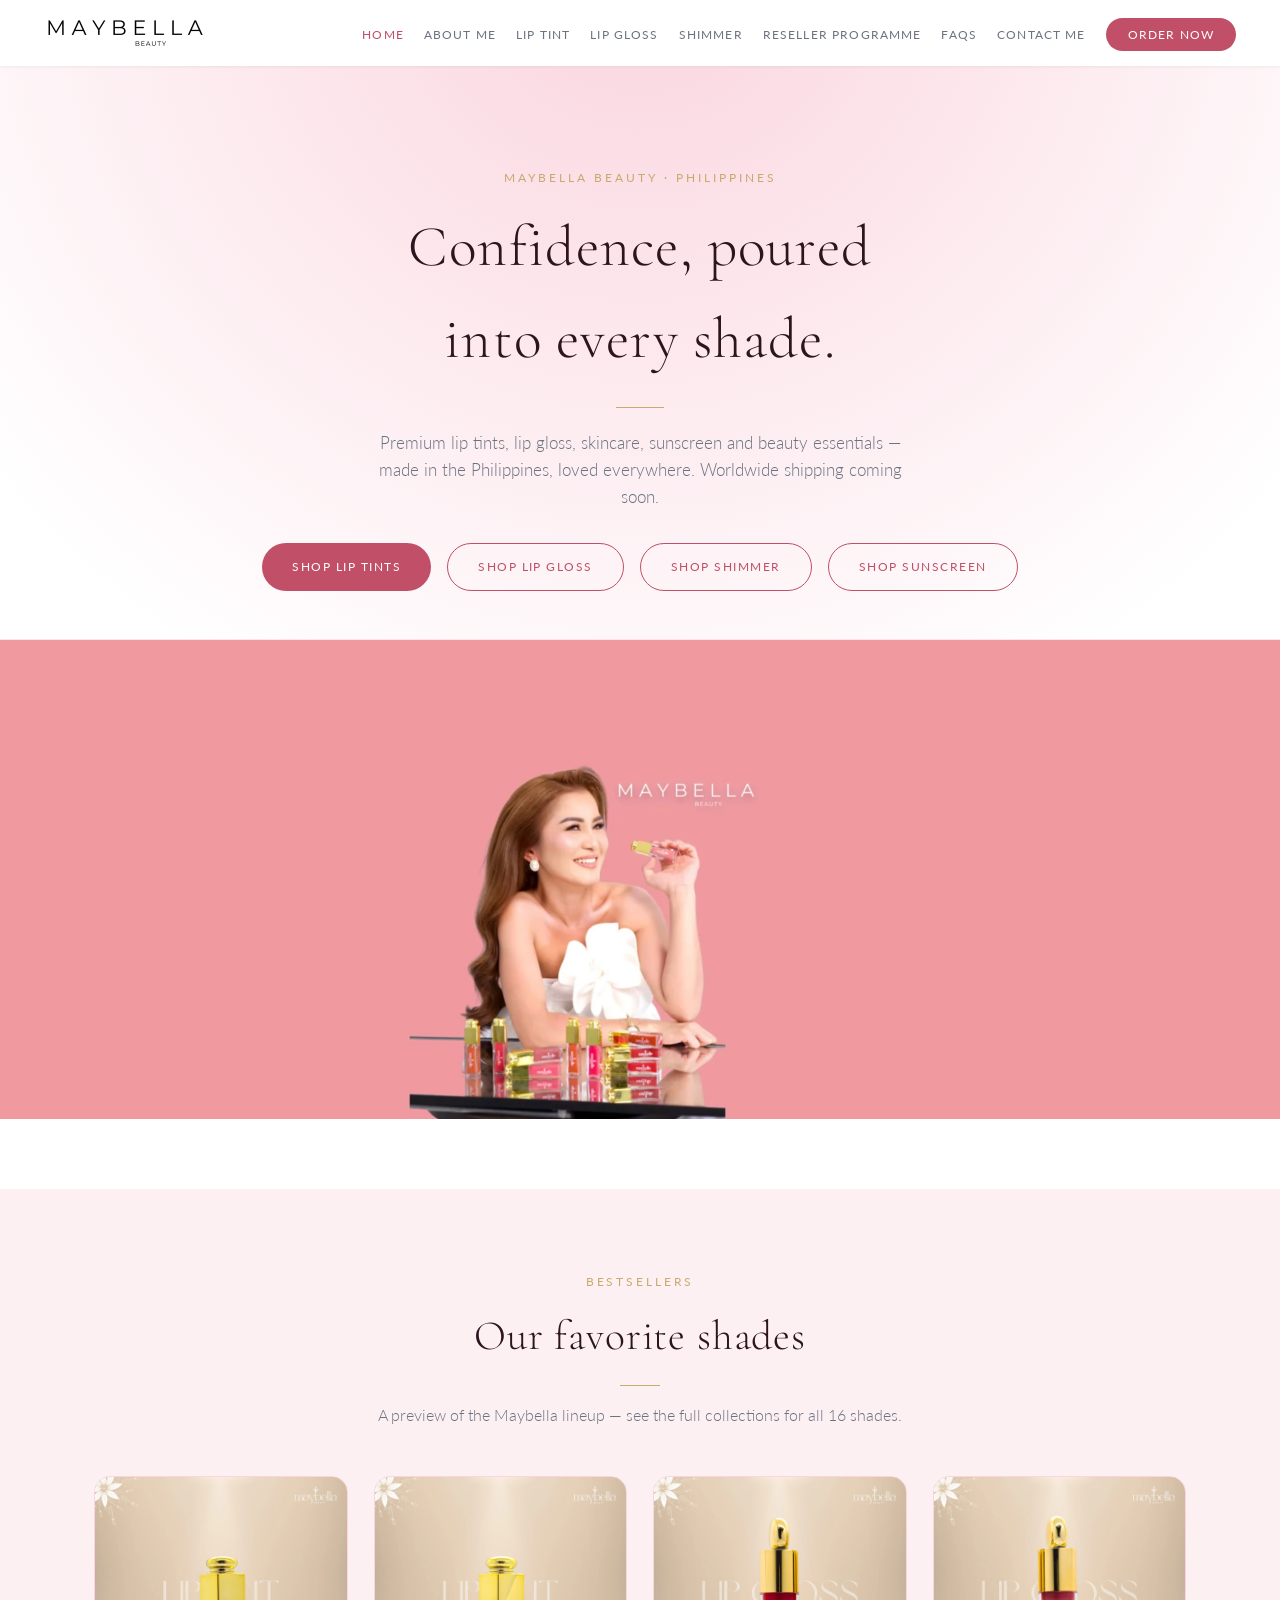
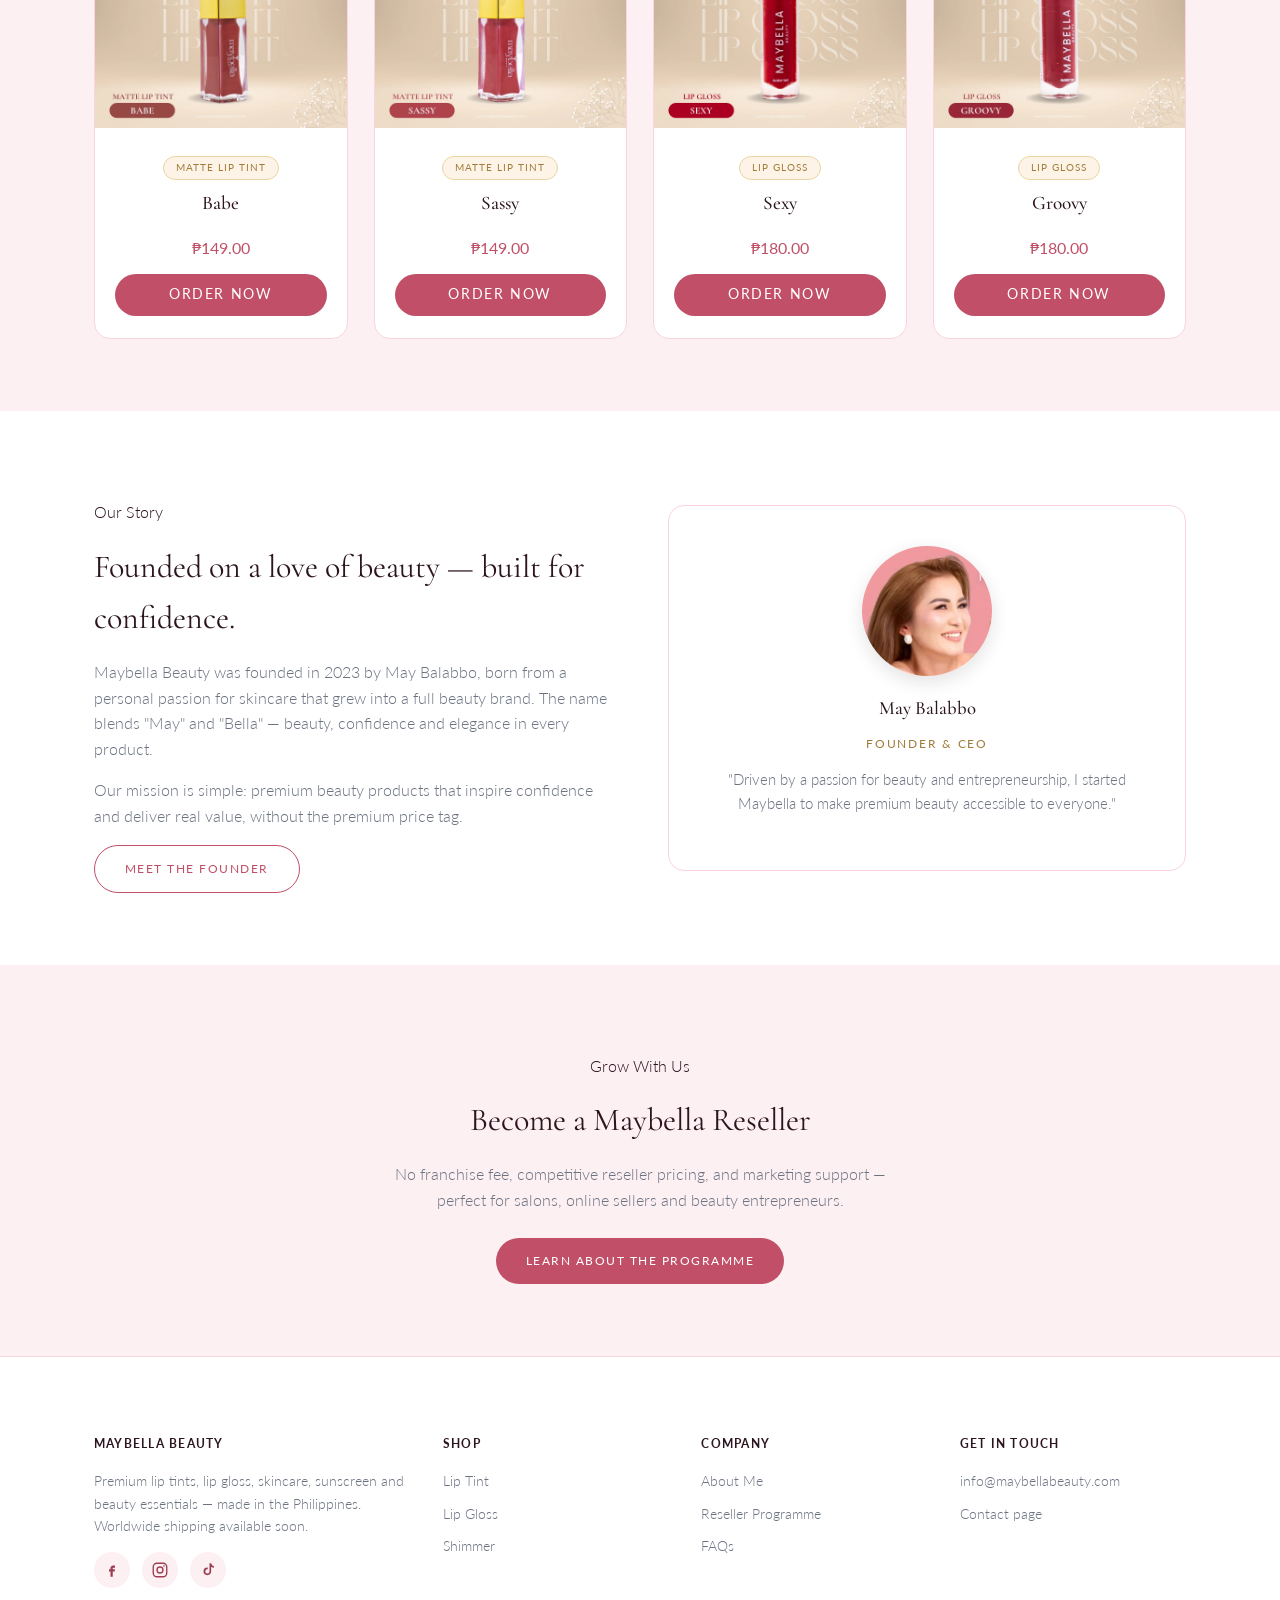
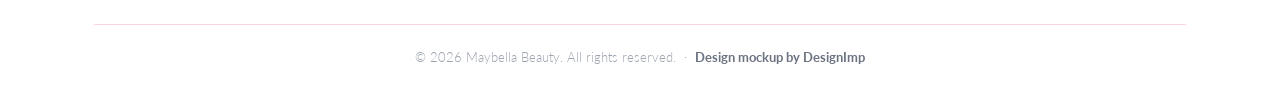
==== index.html @ d67af8ad "Add Groovy lip gloss + Shimmer/Sunscreen hero pills, re-crop founder photo - Homepage bestsellers no" ====
<!doctype html>
<html lang="en">
<head>
<meta charset="UTF-8">
<meta name="viewport" content="width=device-width, initial-scale=1, viewport-fit=cover">
<title>Maybella Beauty — Premium Lip Tints & Lip Gloss, Philippines</title>
<meta name="description" content="Shop premium matte lip tints, lip gloss and beauty essentials from Maybella Beauty, a Philippine beauty brand. Order via Messenger or GCash.">
<link rel="preconnect" href="https://fonts.googleapis.com">
<link rel="preconnect" href="https://fonts.gstatic.com" crossorigin>
<link href="https://fonts.googleapis.com/css2?family=Cormorant+Garamond:ital,wght@0,300;0,400;0,500;0,600;1,300;1,400&family=Lato:wght@300;400;700&display=swap" rel="stylesheet">
<link rel="stylesheet" href="style.css">
</head>
<body>

<header class="site-header">
  <div class="nav-inner">
    <a href="index.html" class="logo"><img src="assets/logo.webp" alt="Maybella Beauty"></a>
    <button class="menu-toggle" aria-label="Menu">☰</button>
    <nav class="main-nav">
      <ul>
        <li><a href="index.html">Home</a></li>
        <li><a href="about.html">About Me</a></li>
        <li><a href="lip-tints.html">Lip Tint</a></li>
        <li><a href="lip-gloss.html">Lip Gloss</a></li>
        <li><a href="shimmer.html">Shimmer</a></li>
        <li><a href="reseller.html">Reseller Programme</a></li>
        <li><a href="faq.html">FAQs</a></li>
        <li><a href="contact.html">Contact Me</a></li>
        <li><a href="contact.html" class="nav-cta">Order Now</a></li>
      </ul>
    </nav>
  </div>
</header>

<section class="hero">
  <div class="container">
    <p class="eyebrow">Maybella Beauty · Philippines</p>
    <h1>Confidence, poured<br>into every shade.</h1>
    <p class="lead">Premium lip tints, lip gloss, skincare, sunscreen and beauty essentials — made in the Philippines, loved everywhere. Worldwide shipping coming soon.</p>
    <div class="hero-actions">
      <a href="lip-tints.html" class="btn btn-primary">Shop Lip Tints</a>
      <a href="lip-gloss.html" class="btn btn-outline">Shop Lip Gloss</a>
      <a href="shimmer.html" class="btn btn-outline">Shop Shimmer</a>
      <a href="lip-gloss.html#sunscreen-gel" class="btn btn-outline">Shop Sunscreen</a>
    </div>
  </div>
  <div class="hero-photo">
    <img src="assets/hero-may.jpg" alt="May Balabbo, founder of Maybella Beauty, holding a Maybella lip gloss">
  </div>
</section>

<section class="alt-bg">
  <div class="container">
    <div class="section-head">
      <p class="eyebrow">Bestsellers</p>
      <h2>Our favorite shades</h2>
      <p>A preview of the Maybella lineup — see the full collections for all 16 shades.</p>
    </div>
    <div class="product-grid">
      <div class="product-card">
        <div class="product-photo"><img src="assets/lip-tint/babe.webp" alt="Maybella Matte Lip Tint — Babe"></div>
        <div class="product-info">
          <p class="cat">Matte Lip Tint</p>
          <h3>Babe</h3>
          <p class="price">₱149.00</p>
          <a href="contact.html" class="btn btn-primary">Order Now</a>
        </div>
      </div>
      <div class="product-card">
        <div class="product-photo"><img src="assets/lip-tint/sassy.webp" alt="Maybella Matte Lip Tint — Sassy"></div>
        <div class="product-info">
          <p class="cat">Matte Lip Tint</p>
          <h3>Sassy</h3>
          <p class="price">₱149.00</p>
          <a href="contact.html" class="btn btn-primary">Order Now</a>
        </div>
      </div>
      <div class="product-card">
        <div class="product-photo"><img src="assets/lip-gloss/sexy.webp" alt="Maybella Lip Gloss — Sexy"></div>
        <div class="product-info">
          <p class="cat">Lip Gloss</p>
          <h3>Sexy</h3>
          <p class="price">₱180.00</p>
          <a href="contact.html" class="btn btn-primary">Order Now</a>
        </div>
      </div>
      <div class="product-card">
        <div class="product-photo"><img src="assets/lip-gloss/groovy.webp" alt="Maybella Lip Gloss — Groovy"></div>
        <div class="product-info">
          <p class="cat">Lip Gloss</p>
          <h3>Groovy</h3>
          <p class="price">₱180.00</p>
          <a href="contact.html" class="btn btn-primary">Order Now</a>
        </div>
      </div>
    </div>
  </div>
</section>

<section>
  <div class="container about-grid">
    <div>
      <p class="eyebrow">Our Story</p>
      <h2 style="font-family:var(--serif);font-size:2rem;margin:10px 0 16px;">Founded on a love of beauty — built for confidence.</h2>
      <p style="color:var(--ink-soft)">Maybella Beauty was founded in 2023 by May Balabbo, born from a personal passion for skincare that grew into a full beauty brand. The name blends "May" and "Bella" — beauty, confidence and elegance in every product.</p>
      <p style="color:var(--ink-soft)">Our mission is simple: premium beauty products that inspire confidence and deliver real value, without the premium price tag.</p>
      <a href="about.html" class="btn btn-outline">Meet the Founder</a>
    </div>
    <div class="founder-card">
      <img class="founder-photo" src="assets/founder-may.jpg" alt="May Balabbo, founder of Maybella Beauty">
      <h3>May Balabbo</h3>
      <p class="role">Founder &amp; CEO</p>
      <p style="color:var(--ink-soft);font-size:0.92rem;">"Driven by a passion for beauty and entrepreneurship, I started Maybella to make premium beauty accessible to everyone."</p>
    </div>
  </div>
</section>

<section class="alt-bg">
  <div class="container" style="text-align:center;">
    <p class="eyebrow">Grow With Us</p>
    <h2 style="font-family:var(--serif);font-size:2rem;margin:10px 0 16px;">Become a Maybella Reseller</h2>
    <p style="color:var(--ink-soft);max-width:520px;margin:0 auto 26px;">No franchise fee, competitive reseller pricing, and marketing support — perfect for salons, online sellers and beauty entrepreneurs.</p>
    <a href="reseller.html" class="btn btn-primary">Learn About the Programme</a>
  </div>
</section>

<footer>
  <div class="container">
    <div class="footer-grid">
      <div>
        <h5>Maybella Beauty</h5>
        <p>Premium lip tints, lip gloss, skincare, sunscreen and beauty essentials — made in the Philippines. Worldwide shipping available soon.</p>
        <div class="footer-social">
          <a href="https://www.facebook.com/profile.php?id=100089975888895" aria-label="Facebook"><svg viewBox="0 0 24 24" fill="currentColor" aria-hidden="true"><path d="M13.5 9H16V6h-2.5C11.6 6 10 7.6 10 9.5V11H8v3h2v7h3v-7h2.5l.5-3H13v-1.2c0-.5.3-.8.8-.8Z"/></svg></a>
          <a href="https://www.instagram.com/maybellabeauty/" aria-label="Instagram"><svg viewBox="0 0 24 24" fill="none" stroke="currentColor" stroke-width="1.8" aria-hidden="true"><rect x="3" y="3" width="18" height="18" rx="5"/><circle cx="12" cy="12" r="4"/><circle cx="17.3" cy="6.7" r="1.1" fill="currentColor" stroke="none"/></svg></a>
          <a href="#" aria-label="TikTok"><svg viewBox="0 0 24 24" fill="currentColor" aria-hidden="true"><path d="M14 3h2.2c.3 1.9 1.8 3.4 3.6 3.6v2.3a5.8 5.8 0 0 1-3.6-1.3v6.2a5.1 5.1 0 1 1-5.1-5.1c.2 0 .4 0 .6.1v2.3a2.8 2.8 0 1 0 2.3 2.8V3Z"/></svg></a>
        </div>
      </div>
      <div>
        <h5>Shop</h5>
        <ul>
          <li><a href="lip-tints.html">Lip Tint</a></li>
          <li><a href="lip-gloss.html">Lip Gloss</a></li>
          <li><a href="shimmer.html">Shimmer</a></li>
        </ul>
      </div>
      <div>
        <h5>Company</h5>
        <ul>
          <li><a href="about.html">About Me</a></li>
          <li><a href="reseller.html">Reseller Programme</a></li>
          <li><a href="faq.html">FAQs</a></li>
        </ul>
      </div>
      <div>
        <h5>Get in Touch</h5>
        <ul>
          <li><a href="mailto:info@maybellabeauty.com">info@maybellabeauty.com</a></li>
          <li><a href="contact.html">Contact page</a></li>
        </ul>
      </div>
    </div>
    <div class="footer-bottom">
      © 2026 Maybella Beauty. All rights reserved. &nbsp;·&nbsp; <strong>Design mockup by DesignImp</strong>
    </div>
  </div>
</footer>

<script src="script.js"></script>
</body>
</html>
---- style.css ----
:root {
  --cream: #ffffff;
  --cream-dark: #fdf0f3;
  --ink: #2d1520;
  --ink-soft: #6b7280;
  --ink-faint: #9ca3af;
  --rose: #c04f67;
  --rose-dark: #9e3d52;
  --rose-light: #fad4de;
  --rose-pale: #fdf0f3;
  --gold: #c9a96e;
  --gold-soft: #fdf4e7;
  --gold-text: #a07c3a;
  --gold-line: #e8d5a3;
  --border: #fad4de;
  --border-alt: #fde8ee;
  --radius: 16px;
  --shadow: 0 6px 18px rgba(45, 21, 32, 0.12);
  --serif: 'Cormorant Garamond', Georgia, serif;
  --sans: 'Lato', 'Segoe UI', sans-serif;
}

* { box-sizing: border-box; }

html { scroll-behavior: smooth; }

body {
  margin: 0;
  font-family: var(--sans);
  font-weight: 300;
  color: var(--ink);
  background: var(--cream);
  line-height: 1.6;
}

h1, h2, h3, h4 { font-family: var(--serif); font-weight: 400; margin: 0; }

a { color: inherit; text-decoration: none; }

img { max-width: 100%; display: block; }

.container {
  max-width: 1140px;
  margin: 0 auto;
  padding: 0 24px;
}

/* ---------- Header ---------- */
header.site-header {
  position: sticky;
  top: 0;
  z-index: 50;
  background: #fff;
  box-shadow: 0 1px 3px rgba(45, 21, 32, 0.06);
}

.nav-inner {
  display: flex;
  align-items: center;
  justify-content: space-between;
  gap: 20px;
  padding: 16px 24px;
  max-width: 1240px;
  margin: 0 auto;
}

.logo {
  display: flex;
  align-items: center;
  flex-shrink: 0;
}

.logo img {
  height: 34px;
  width: auto;
}

nav.main-nav ul {
  list-style: none;
  display: flex;
  gap: 20px;
  margin: 0;
  padding: 0;
}

nav.main-nav a {
  font-size: 0.72rem;
  font-weight: 400;
  text-transform: uppercase;
  letter-spacing: 0.1em;
  color: var(--ink-soft);
  transition: color 0.2s;
  position: relative;
  white-space: nowrap;
}

nav.main-nav a:hover, nav.main-nav a.active { color: var(--rose); }

.nav-cta {
  background: var(--rose);
  color: #fff !important;
  padding: 10px 22px;
  border-radius: 999px;
  font-weight: 400 !important;
  font-size: 0.72rem !important;
  transition: opacity 0.2s;
}

.nav-cta:hover { opacity: 0.9; }

.menu-toggle {
  display: none;
  background: none;
  border: none;
  font-size: 1.6rem;
  color: var(--rose-dark);
  cursor: pointer;
}

@media (max-width: 1080px) {
  nav.main-nav {
    display: none;
    position: absolute;
    top: 100%;
    left: 0;
    right: 0;
    background: #fff;
    border-top: 1px solid var(--border);
    box-shadow: 0 6px 18px rgba(45, 21, 32, 0.08);
  }
  nav.main-nav.open { display: block; }
  nav.main-nav ul {
    flex-direction: column;
    padding: 20px 24px 28px;
    gap: 18px;
  }
  .menu-toggle { display: block; }
}

/* ---------- Hero ---------- */
.hero {
  padding: 90px 0 70px;
  text-align: center;
  background: radial-gradient(circle at 50% -10%, var(--rose-light) 0%, var(--cream) 60%);
}

.hero .eyebrow {
  text-transform: uppercase;
  letter-spacing: 0.25em;
  font-size: 0.75rem;
  color: var(--gold);
  font-weight: 400;
}

.hero h1 {
  font-family: var(--serif);
  font-weight: 300;
  font-size: clamp(2.2rem, 5vw, 3.6rem);
  letter-spacing: 0.02em;
  margin: 14px 0 0;
  color: var(--ink);
}

.hero h1::after {
  content: "";
  display: block;
  width: 48px;
  height: 1px;
  background: var(--gold);
  margin: 22px auto 22px;
}

.hero p.lead {
  max-width: 560px;
  margin: 0 auto 32px;
  color: var(--ink-soft);
  font-size: 1.05rem;
  font-weight: 300;
}

.btn {
  display: inline-flex;
  align-items: center;
  justify-content: center;
  gap: 8px;
  padding: 13px 30px;
  border-radius: 999px;
  font-family: var(--sans);
  font-weight: 400;
  font-size: 0.78rem;
  text-transform: uppercase;
  letter-spacing: 0.12em;
  cursor: pointer;
  border: none;
  transition: opacity 0.2s, background 0.2s;
}

.btn-primary { background: var(--rose); color: #fff; }
.btn-primary:hover { opacity: 0.9; }

.btn-outline {
  background: transparent;
  border: 1.5px solid var(--rose);
  color: var(--rose);
}
.btn-outline:hover { background: var(--rose-pale); }

.hero-actions { display: flex; gap: 16px; justify-content: center; flex-wrap: wrap; }

.hero-photo {
  margin-top: 48px;
  line-height: 0;
}

.hero-photo img { width: 100%; }

/* ---------- Shade strip ---------- */
.shade-strip {
  display: flex;
  justify-content: center;
  gap: 14px;
  flex-wrap: wrap;
  margin-top: 48px;
}

.shade-dot {
  width: 46px;
  height: 46px;
  border-radius: 50%;
  border: 3px solid #fff;
  box-shadow: var(--shadow);
}

/* ---------- Sections ---------- */
section { padding: 72px 0; }

.section-head { text-align: center; max-width: 620px; margin: 0 auto 48px; }

.section-head .eyebrow {
  text-transform: uppercase;
  letter-spacing: 0.25em;
  font-size: 0.72rem;
  color: var(--gold);
  font-weight: 400;
}

.section-head h2 {
  font-family: var(--serif);
  font-weight: 300;
  font-size: clamp(1.8rem, 3.5vw, 2.6rem);
  letter-spacing: 0.02em;
  margin: 10px 0 0;
}

.section-head h2::after {
  content: "";
  display: block;
  width: 40px;
  height: 1px;
  background: var(--gold);
  margin: 16px auto;
}

.section-head p { color: var(--ink-soft); font-weight: 300; }

.alt-bg { background: var(--cream-dark); }

/* ---------- Product grid ---------- */
.product-grid {
  display: grid;
  grid-template-columns: repeat(auto-fill, minmax(230px, 1fr));
  gap: 26px;
}

.product-card {
  background: #fff;
  border-radius: var(--radius);
  border: 1px solid var(--border);
  box-shadow: none;
  overflow: hidden;
  transition: transform 0.25s ease, box-shadow 0.25s ease;
}

.product-card:hover { transform: translateY(-4px); box-shadow: 0 10px 24px rgba(45, 21, 32, 0.08); }

.product-swatch {
  height: 170px;
  position: relative;
  display: flex;
  align-items: flex-end;
  justify-content: center;
  overflow: hidden;
}

.product-swatch::after {
  content: "";
  position: absolute;
  inset: 0;
  background: linear-gradient(180deg, rgba(255,255,255,0.15), rgba(0,0,0,0.12));
}

.product-photo {
  aspect-ratio: 1;
  overflow: hidden;
  background: var(--cream-dark);
}

.product-photo img {
  width: 100%;
  height: 100%;
  object-fit: cover;
}

.tube {
  width: 44px;
  height: 100px;
  border-radius: 10px 10px 4px 4px;
  background: rgba(255,255,255,0.35);
  margin-bottom: -10px;
  border: 2px solid rgba(255,255,255,0.6);
  z-index: 2;
}

.product-info { padding: 18px 20px 22px; text-align: center; }

.product-info .cat {
  display: inline-block;
  font-size: 0.62rem;
  letter-spacing: 0.1em;
  text-transform: uppercase;
  color: var(--gold-text);
  font-weight: 400;
  background: var(--gold-soft);
  border: 1px solid var(--gold-line);
  border-radius: 999px;
  padding: 3px 12px;
  margin-bottom: 2px;
}

.product-info h3 {
  font-family: var(--serif);
  font-weight: 500;
  font-size: 1.2rem;
  margin: 6px 0 4px;
}

.product-info .price {
  color: var(--rose);
  font-weight: 400;
  margin-bottom: 14px;
}

.product-info .btn { width: 100%; padding: 10px 0; font-size: 0.85rem; }

.mockup-note {
  text-align: center;
  font-size: 0.8rem;
  color: var(--ink-soft);
  margin-top: 40px;
  opacity: 0.75;
}

/* ---------- About ---------- */
.about-grid {
  display: grid;
  grid-template-columns: 1fr 1fr;
  gap: 56px;
  align-items: center;
}

.founder-card {
  background: #fff;
  border-radius: var(--radius);
  border: 1px solid var(--border);
  padding: 40px;
  text-align: center;
}

.founder-photo {
  width: 130px;
  height: 130px;
  border-radius: 50%;
  margin: 0 auto 18px;
  object-fit: cover;
  box-shadow: var(--shadow);
}

.founder-card h3 { font-family: var(--serif); font-weight: 500; margin: 6px 0 2px; }
.founder-card .role {
  color: var(--gold-text);
  font-size: 0.72rem;
  text-transform: uppercase;
  letter-spacing: 0.15em;
  font-weight: 400;
  margin-bottom: 14px;
}

.mv-cards { display: grid; grid-template-columns: 1fr 1fr; gap: 20px; margin-top: 40px; }
.mv-card { background: #fff; border-radius: var(--radius); border: 1px solid var(--border); padding: 28px; }
.mv-card h4 { font-family: var(--serif); font-weight: 500; color: var(--rose); margin-top: 0; }

@media (max-width: 780px) {
  .about-grid, .mv-cards { grid-template-columns: 1fr; }
}

/* ---------- Reseller ---------- */
.perk-grid {
  display: grid;
  grid-template-columns: repeat(auto-fit, minmax(220px, 1fr));
  gap: 24px;
  margin-bottom: 56px;
}

.perk-card {
  background: #fff;
  border-radius: var(--radius);
  border: 1px solid var(--border);
  padding: 30px 26px;
  text-align: center;
}

.perk-card .icon { font-size: 1.8rem; margin-bottom: 12px; }
.perk-card h4 { font-family: var(--serif); font-weight: 500; margin: 6px 0; }
.perk-card p { color: var(--ink-soft); font-size: 0.92rem; margin: 0; font-weight: 300; }

.steps { counter-reset: step; display: grid; gap: 22px; max-width: 640px; margin: 0 auto; }

.step {
  display: flex;
  gap: 18px;
  align-items: flex-start;
  background: #fff;
  border-radius: var(--radius);
  border: 1px solid var(--border);
  padding: 22px 26px;
}

.step .num {
  flex: 0 0 auto;
  width: 34px;
  height: 34px;
  border-radius: 50%;
  background: var(--rose);
  color: #fff;
  display: flex;
  align-items: center;
  justify-content: center;
  font-weight: 700;
}

.step h4 { margin: 0 0 4px; font-family: var(--serif); font-weight: 500; }
.step p { margin: 0; color: var(--ink-soft); font-size: 0.92rem; font-weight: 300; }

/* ---------- FAQ ---------- */
.faq-list { max-width: 720px; margin: 0 auto; }

.faq-item {
  background: #fff;
  border-radius: 14px;
  border: 1px solid var(--border);
  margin-bottom: 14px;
  overflow: hidden;
}

.faq-q {
  width: 100%;
  text-align: left;
  background: none;
  border: none;
  padding: 20px 24px;
  font-family: var(--sans);
  font-weight: 500;
  font-size: 0.98rem;
  cursor: pointer;
  display: flex;
  justify-content: space-between;
  align-items: center;
  color: var(--ink);
}

.faq-q .plus { color: var(--rose); font-size: 1.3rem; transition: transform 0.2s; }
.faq-item.open .faq-q .plus { transform: rotate(45deg); }

.faq-a {
  max-height: 0;
  overflow: hidden;
  transition: max-height 0.3s ease, padding 0.3s ease;
  padding: 0 24px;
  color: var(--ink-soft);
  font-size: 0.92rem;
  font-weight: 300;
}

.faq-item.open .faq-a { max-height: 300px; padding: 0 24px 20px; }

/* ---------- Contact ---------- */
.contact-grid {
  display: grid;
  grid-template-columns: 1.1fr 0.9fr;
  gap: 40px;
}

.contact-card, .qr-card {
  background: #fff;
  border-radius: var(--radius);
  border: 1px solid var(--border);
  padding: 34px;
}

.contact-method {
  display: flex;
  align-items: center;
  gap: 14px;
  padding: 14px 0;
  border-bottom: 1px solid var(--cream-dark);
}

.contact-method:last-child { border-bottom: none; }

.contact-method .ic {
  width: 40px; height: 40px;
  border-radius: 50%;
  background: var(--rose-light);
  display: flex; align-items: center; justify-content: center;
  font-size: 1.1rem;
  color: var(--rose-dark);
  flex-shrink: 0;
}

.contact-method .ic svg { width: 20px; height: 20px; }

.qr-box {
  width: 160px;
  height: 160px;
  margin: 0 auto 16px;
  border-radius: 16px;
  background:
    repeating-linear-gradient(45deg, #f0dde2 0 8px, #fff 8px 16px);
  border: 3px dashed var(--rose);
  display: flex;
  align-items: center;
  justify-content: center;
  font-size: 0.75rem;
  color: var(--rose-dark);
  text-align: center;
  padding: 10px;
  font-weight: 600;
}

@media (max-width: 780px) { .contact-grid { grid-template-columns: 1fr; } }

.contact-form {
  max-width: 600px;
  margin: 0 auto;
  background: #fff;
  border: 1px solid var(--border);
  border-radius: var(--radius);
  padding: 36px;
}

.contact-form label {
  display: block;
  font-size: 0.72rem;
  text-transform: uppercase;
  letter-spacing: 0.1em;
  color: var(--ink-soft);
  margin-bottom: 6px;
}

.contact-form .form-row {
  display: grid;
  grid-template-columns: 1fr 1fr;
  gap: 18px;
}

.contact-form input,
.contact-form textarea {
  width: 100%;
  border: 1px solid var(--border);
  border-radius: 10px;
  padding: 11px 14px;
  font-family: var(--sans);
  font-size: 0.92rem;
  font-weight: 300;
  color: var(--ink);
  margin-bottom: 20px;
  background: #fff;
}

.contact-form input:focus,
.contact-form textarea:focus {
  outline: none;
  border-color: var(--rose);
}

.contact-form textarea { resize: vertical; }

.contact-form .btn { width: 100%; }

@media (max-width: 600px) {
  .contact-form .form-row { grid-template-columns: 1fr; }
}

/* ---------- Footer ---------- */
footer {
  background: #fff;
  color: var(--ink-soft);
  border-top: 1px solid var(--border);
  padding: 56px 0 28px;
}

.footer-grid {
  display: grid;
  grid-template-columns: 1.4fr 1fr 1fr 1fr;
  gap: 32px;
  margin-bottom: 36px;
}

footer h5 {
  font-family: var(--sans);
  font-weight: 700;
  text-transform: uppercase;
  letter-spacing: 0.1em;
  color: var(--ink);
  margin-bottom: 16px;
  font-size: 0.78rem;
}

footer p, footer li { color: var(--ink-soft); font-size: 0.88rem; font-weight: 300; }

footer ul { list-style: none; padding: 0; margin: 0; display: grid; gap: 10px; }
footer a:hover { color: var(--rose); }

.footer-social { display: flex; gap: 12px; margin-top: 14px; }
.footer-social a {
  width: 36px; height: 36px;
  border-radius: 50%;
  background: var(--rose-pale);
  display: flex; align-items: center; justify-content: center;
  color: var(--rose-dark);
}
.footer-social a:hover { background: var(--rose); color: #fff; }
.footer-social a svg { width: 18px; height: 18px; }

.footer-bottom {
  border-top: 1px solid var(--border);
  padding-top: 22px;
  text-align: center;
  font-size: 0.8rem;
  color: var(--ink-faint);
}

.footer-bottom strong { color: var(--ink-soft); }

@media (max-width: 860px) {
  .footer-grid { grid-template-columns: 1fr 1fr; }
}

/* ---------- Page header (non-home) ---------- */
.page-hero {
  padding: 60px 0 44px;
  text-align: center;
  background: var(--cream-dark);
}
.page-hero .eyebrow {
  text-transform: uppercase; letter-spacing: 0.25em; font-size: 0.72rem;
  color: var(--gold); font-weight: 400;
}
.page-hero h1 {
  font-family: var(--serif);
  font-weight: 300;
  letter-spacing: 0.02em;
  font-size: clamp(2rem, 4vw, 2.8rem);
  margin: 10px 0 0;
}
.page-hero h1::after {
  content: "";
  display: block;
  width: 48px;
  height: 1px;
  background: var(--gold);
  margin: 20px auto 0;
}

.banner-note {
  background: var(--rose-pale);
  color: var(--rose-dark);
  text-align: center;
  font-size: 0.78rem;
  font-weight: 400;
  text-transform: uppercase;
  letter-spacing: 0.08em;
  padding: 10px 16px;
}
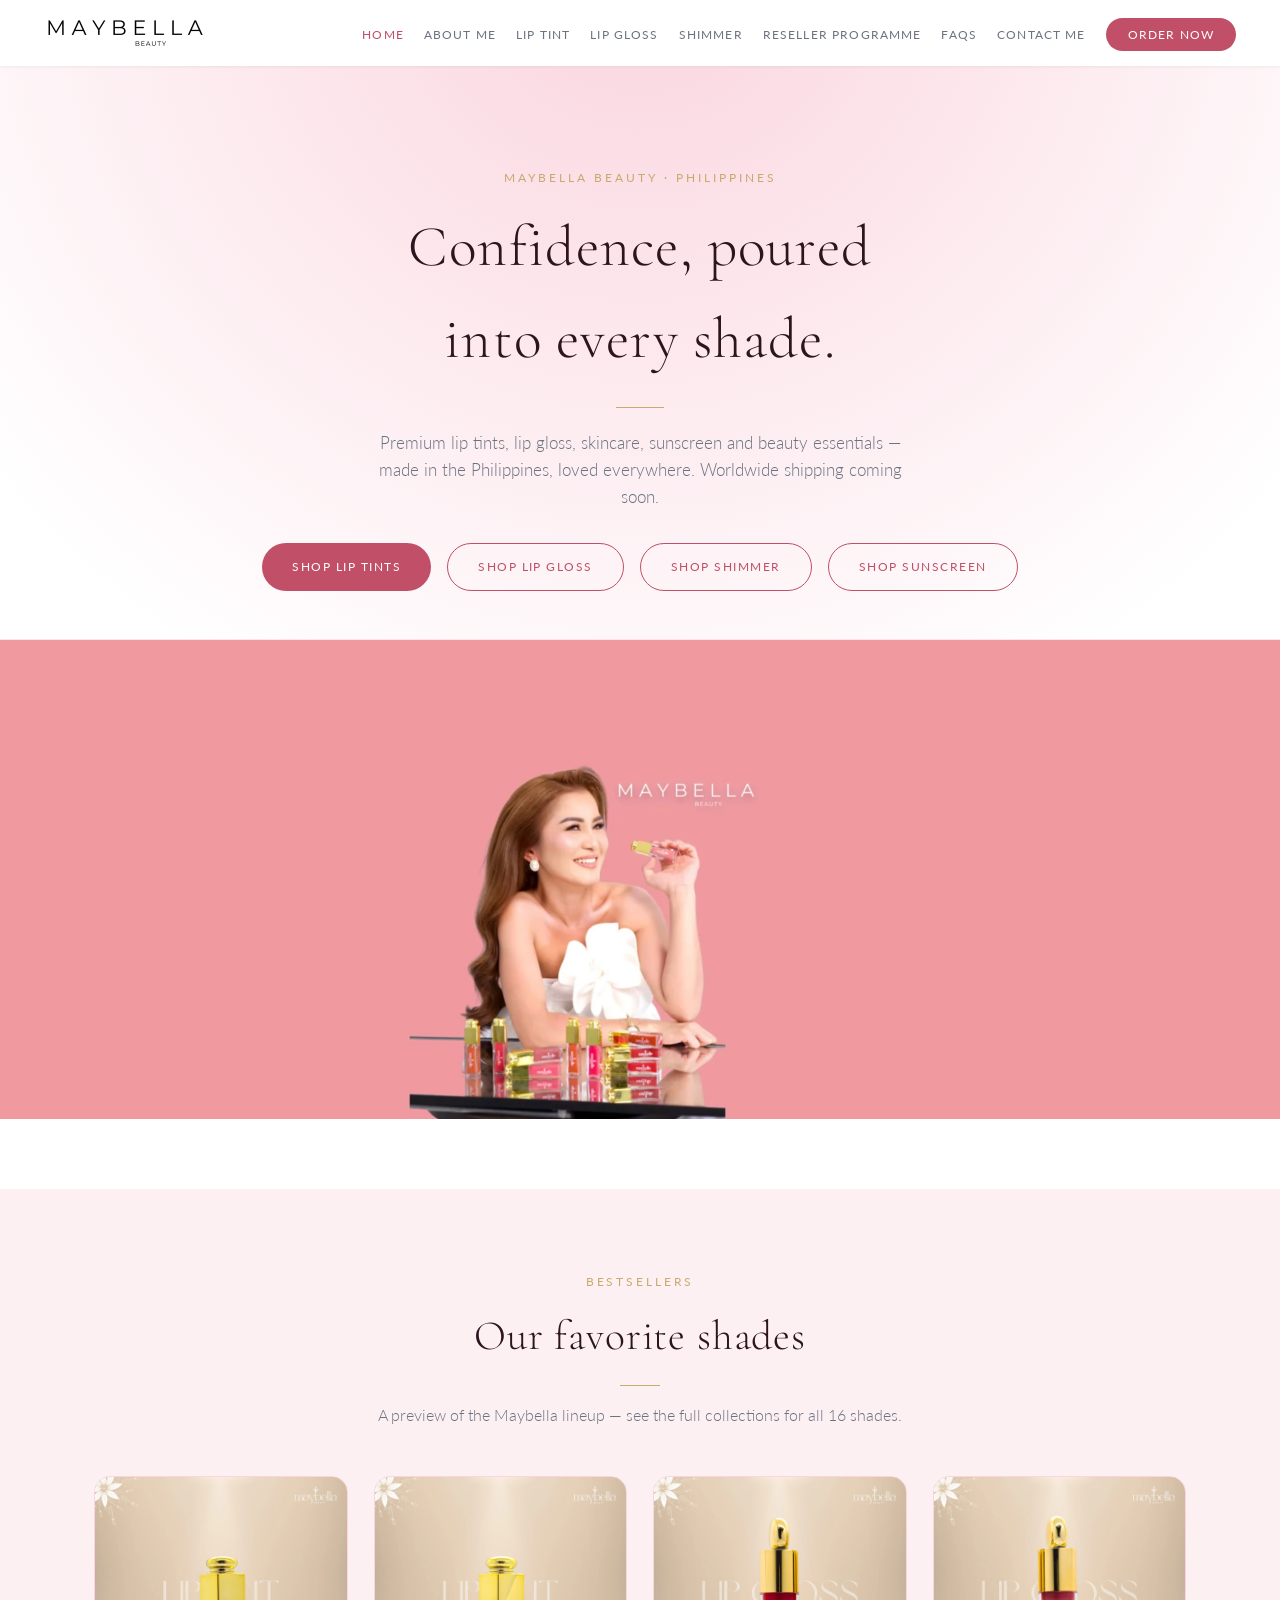
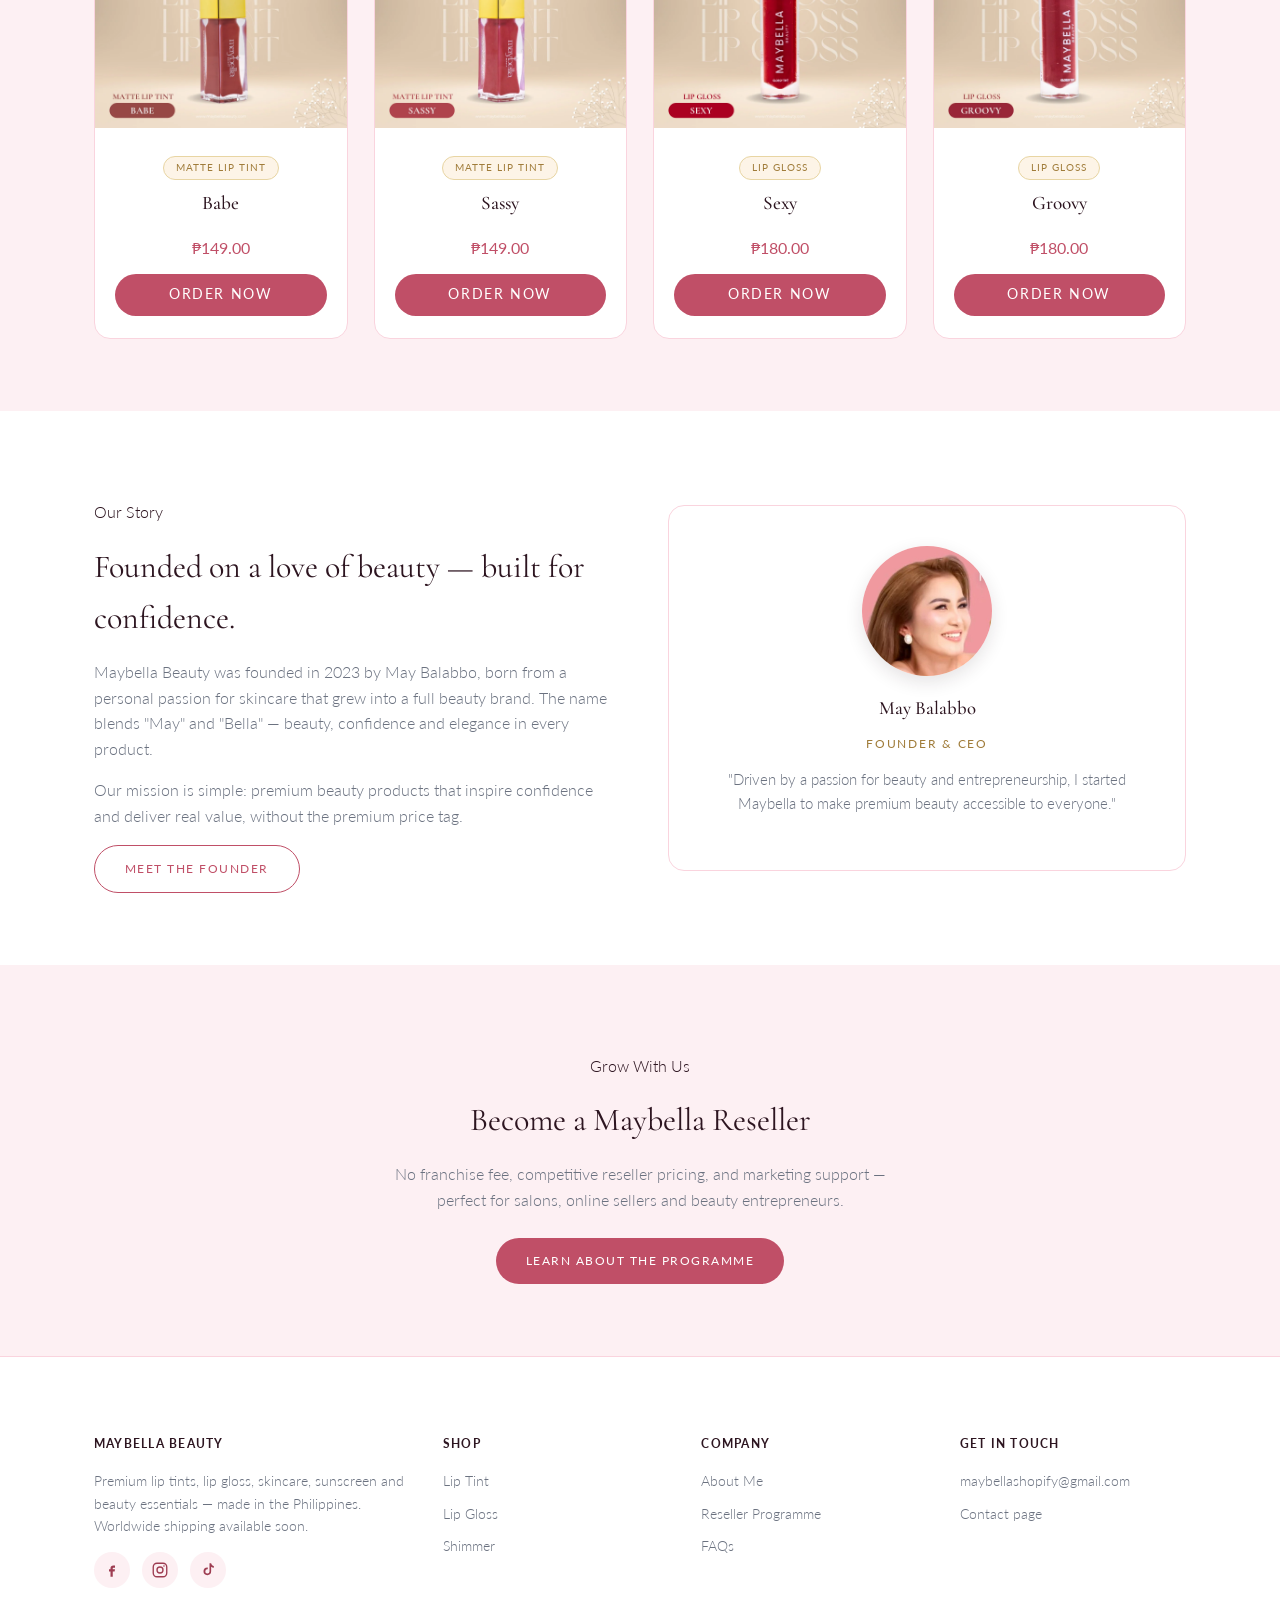
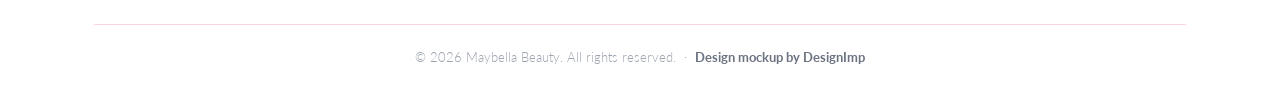
==== commit 19c01d47: "Change public business email to maybellashopify@gmail.com Replaces info@maybellabeauty.com sitewide " ====
--- a/index.html
+++ b/index.html
@@ -133,7 +133,7 @@
         <div class="footer-social">
           <a href="https://www.facebook.com/profile.php?id=100089975888895" aria-label="Facebook"><svg viewBox="0 0 24 24" fill="currentColor" aria-hidden="true"><path d="M13.5 9H16V6h-2.5C11.6 6 10 7.6 10 9.5V11H8v3h2v7h3v-7h2.5l.5-3H13v-1.2c0-.5.3-.8.8-.8Z"/></svg></a>
           <a href="https://www.instagram.com/maybellabeauty/" aria-label="Instagram"><svg viewBox="0 0 24 24" fill="none" stroke="currentColor" stroke-width="1.8" aria-hidden="true"><rect x="3" y="3" width="18" height="18" rx="5"/><circle cx="12" cy="12" r="4"/><circle cx="17.3" cy="6.7" r="1.1" fill="currentColor" stroke="none"/></svg></a>
-          <a href="#" aria-label="TikTok"><svg viewBox="0 0 24 24" fill="currentColor" aria-hidden="true"><path d="M14 3h2.2c.3 1.9 1.8 3.4 3.6 3.6v2.3a5.8 5.8 0 0 1-3.6-1.3v6.2a5.1 5.1 0 1 1-5.1-5.1c.2 0 .4 0 .6.1v2.3a2.8 2.8 0 1 0 2.3 2.8V3Z"/></svg></a>
+          <a href="https://www.tiktok.com/@maybellasignature" target="_blank" rel="noopener" aria-label="TikTok"><svg viewBox="0 0 24 24" fill="currentColor" aria-hidden="true"><path d="M14 3h2.2c.3 1.9 1.8 3.4 3.6 3.6v2.3a5.8 5.8 0 0 1-3.6-1.3v6.2a5.1 5.1 0 1 1-5.1-5.1c.2 0 .4 0 .6.1v2.3a2.8 2.8 0 1 0 2.3 2.8V3Z"/></svg></a>
         </div>
       </div>
       <div>
@@ -155,7 +155,7 @@
       <div>
         <h5>Get in Touch</h5>
         <ul>
-          <li><a href="mailto:info@maybellabeauty.com">info@maybellabeauty.com</a></li>
+          <li><a href="mailto:maybellashopify@gmail.com">maybellashopify@gmail.com</a></li>
           <li><a href="contact.html">Contact page</a></li>
         </ul>
       </div>
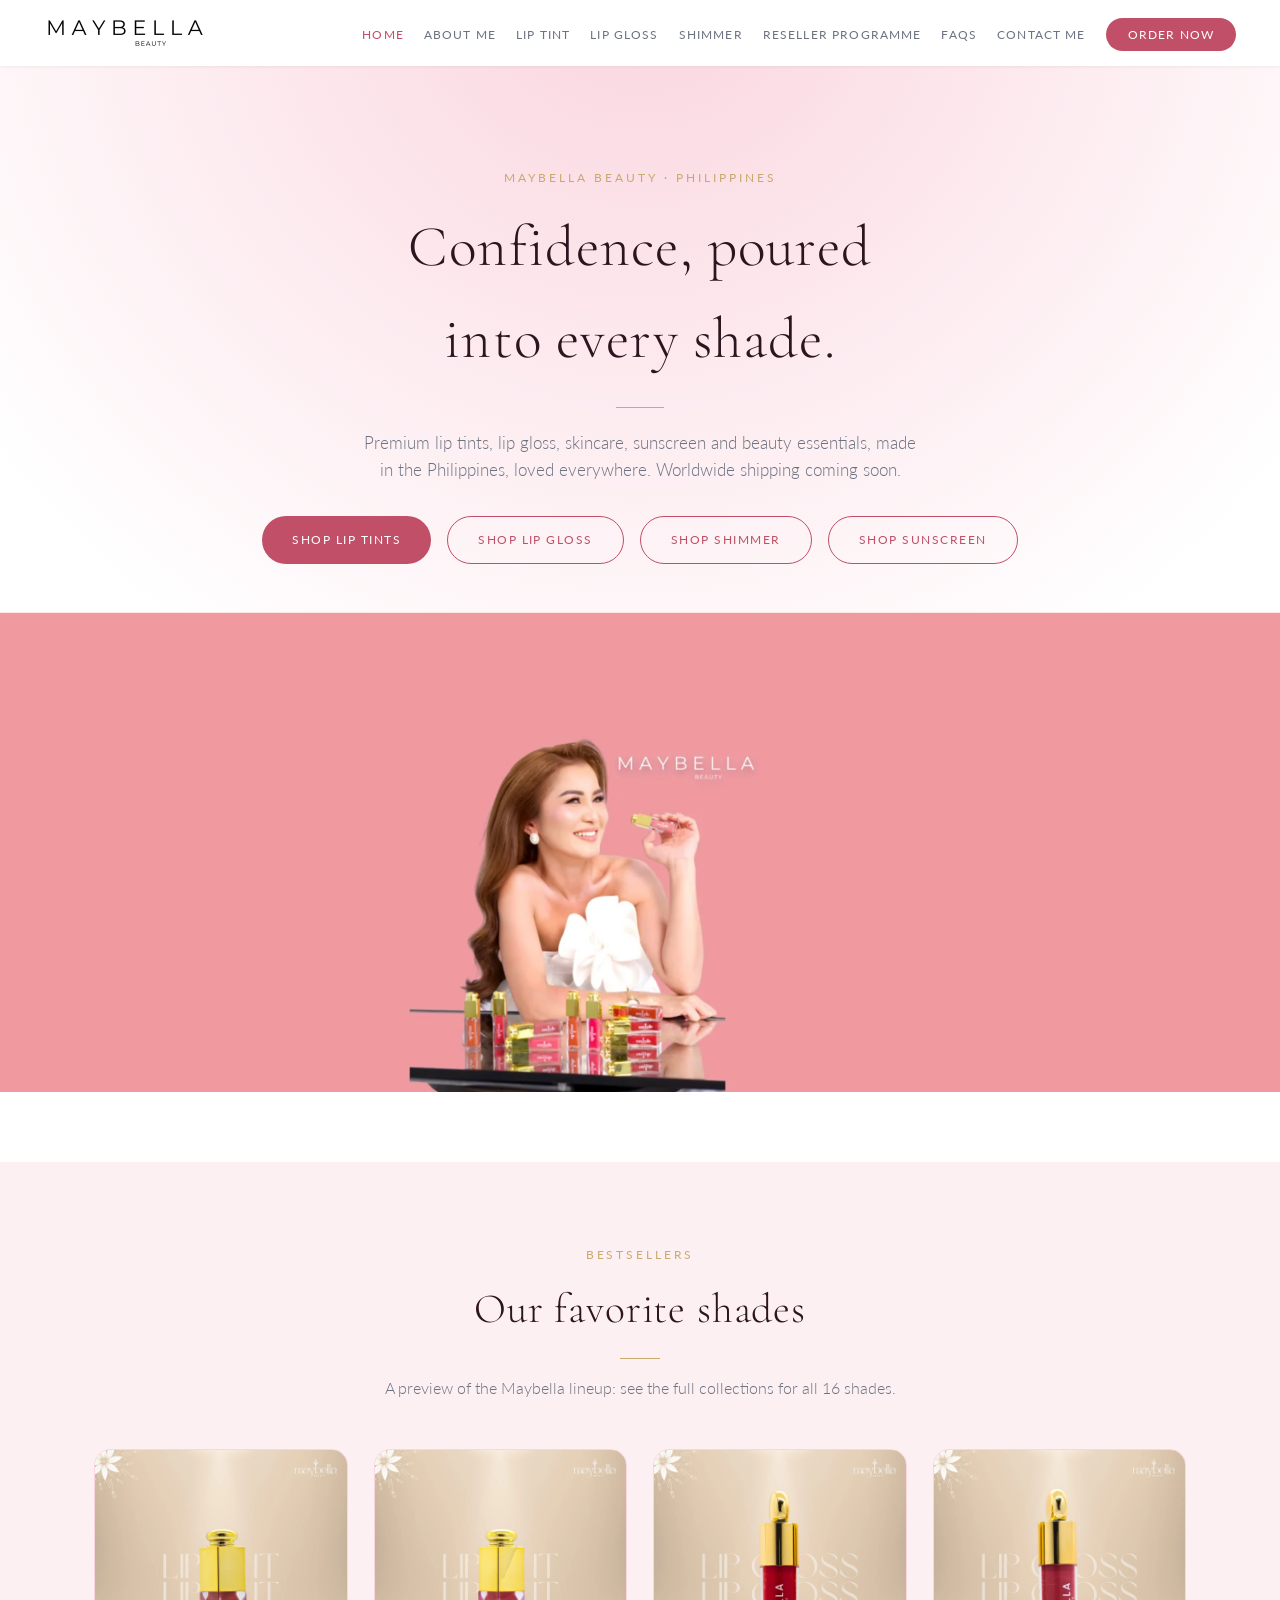
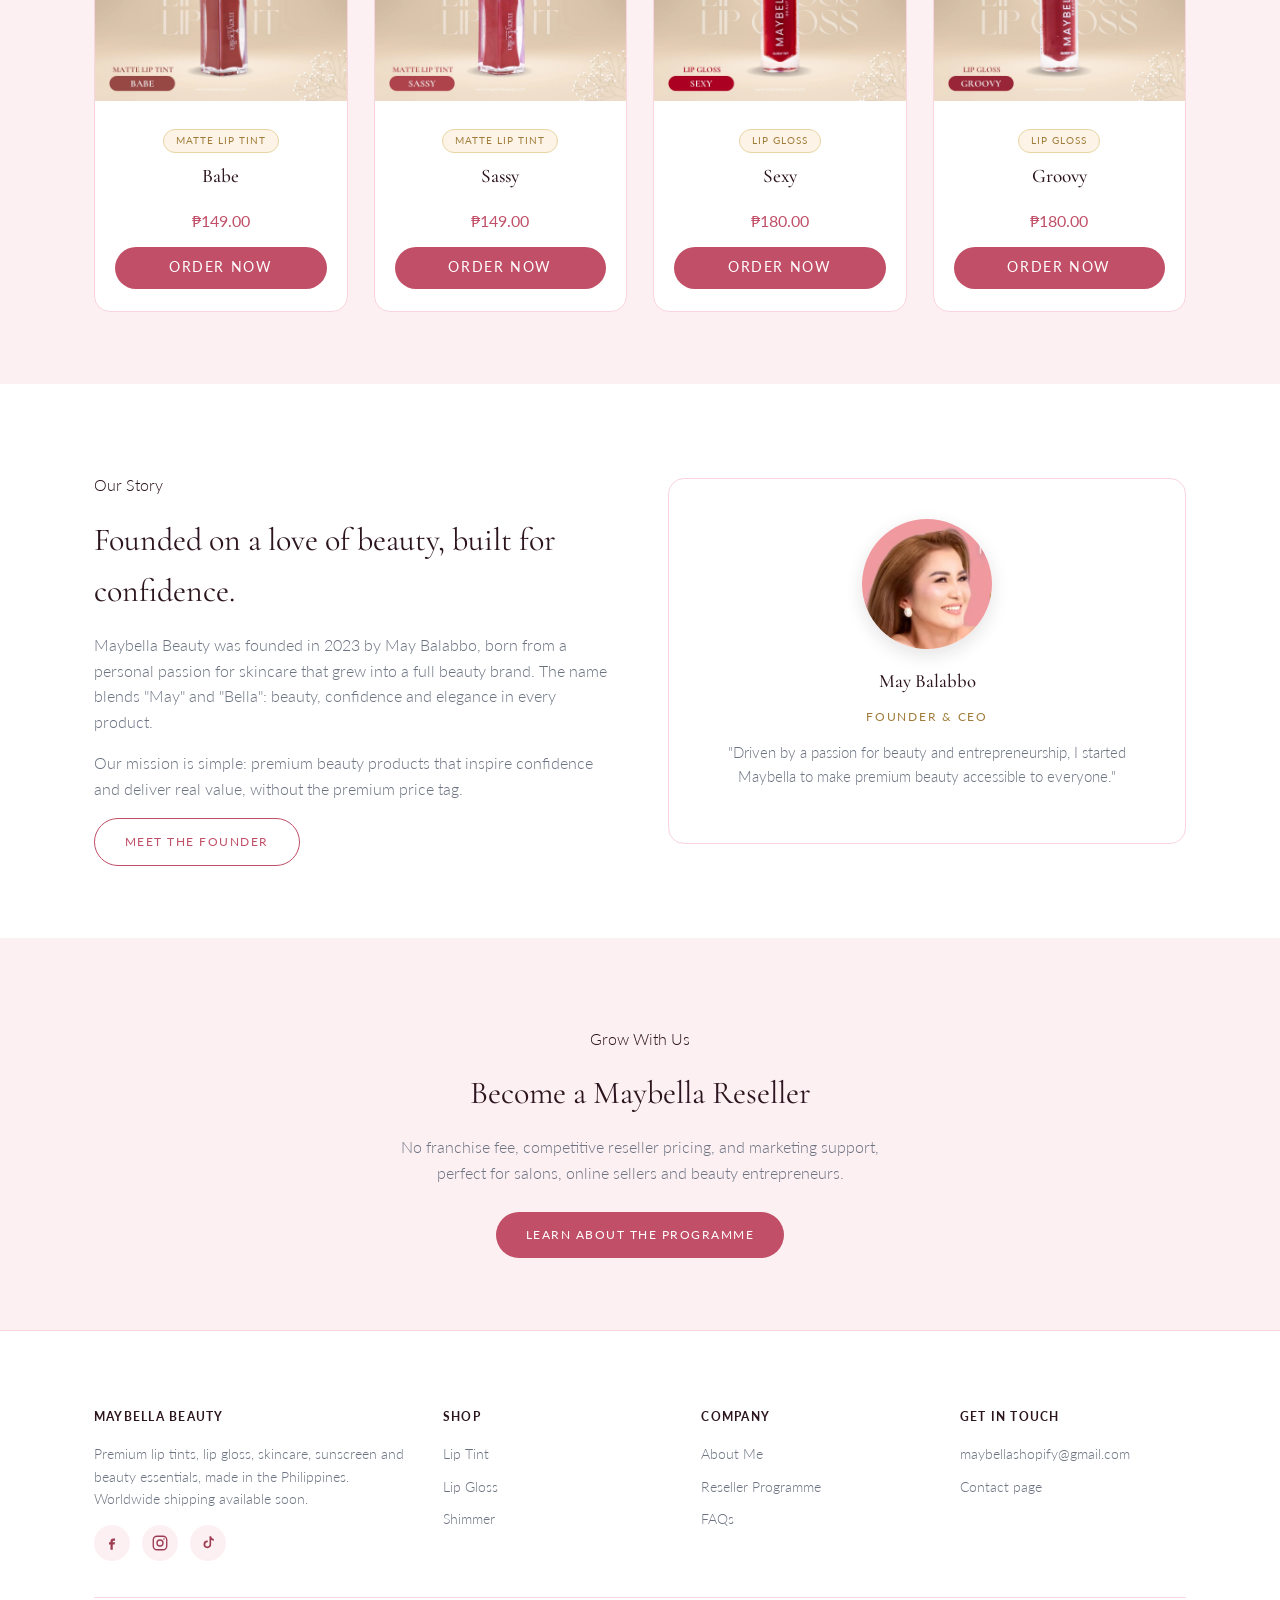
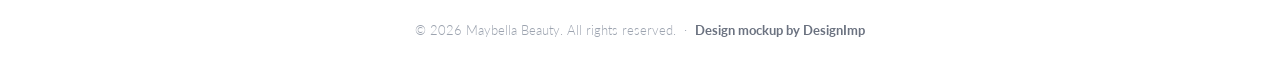
==== commit 64dc3810: "Remove em dashes sitewide, expand About page copy, add favicon - Em dashes replaced with commas/colo" ====
--- a/index.html
+++ b/index.html
@@ -3,11 +3,14 @@
 <head>
 <meta charset="UTF-8">
 <meta name="viewport" content="width=device-width, initial-scale=1, viewport-fit=cover">
-<title>Maybella Beauty — Premium Lip Tints & Lip Gloss, Philippines</title>
+<title>Maybella Beauty · Premium Lip Tints & Lip Gloss, Philippines</title>
 <meta name="description" content="Shop premium matte lip tints, lip gloss and beauty essentials from Maybella Beauty, a Philippine beauty brand. Order via Messenger or GCash.">
 <link rel="preconnect" href="https://fonts.googleapis.com">
 <link rel="preconnect" href="https://fonts.gstatic.com" crossorigin>
 <link href="https://fonts.googleapis.com/css2?family=Cormorant+Garamond:ital,wght@0,300;0,400;0,500;0,600;1,300;1,400&family=Lato:wght@300;400;700&display=swap" rel="stylesheet">
+<link rel="icon" href="assets/favicon.ico" sizes="any">
+<link rel="icon" href="assets/favicon.png" type="image/png">
+<link rel="apple-touch-icon" href="assets/apple-touch-icon.png">
 <link rel="stylesheet" href="style.css">
 </head>
 <body>
@@ -36,7 +39,7 @@
   <div class="container">
     <p class="eyebrow">Maybella Beauty · Philippines</p>
     <h1>Confidence, poured<br>into every shade.</h1>
-    <p class="lead">Premium lip tints, lip gloss, skincare, sunscreen and beauty essentials — made in the Philippines, loved everywhere. Worldwide shipping coming soon.</p>
+    <p class="lead">Premium lip tints, lip gloss, skincare, sunscreen and beauty essentials, made in the Philippines, loved everywhere. Worldwide shipping coming soon.</p>
     <div class="hero-actions">
       <a href="lip-tints.html" class="btn btn-primary">Shop Lip Tints</a>
       <a href="lip-gloss.html" class="btn btn-outline">Shop Lip Gloss</a>
@@ -54,11 +57,11 @@
     <div class="section-head">
       <p class="eyebrow">Bestsellers</p>
       <h2>Our favorite shades</h2>
-      <p>A preview of the Maybella lineup — see the full collections for all 16 shades.</p>
+      <p>A preview of the Maybella lineup: see the full collections for all 16 shades.</p>
     </div>
     <div class="product-grid">
       <div class="product-card">
-        <div class="product-photo"><img src="assets/lip-tint/babe.webp" alt="Maybella Matte Lip Tint — Babe"></div>
+        <div class="product-photo"><img src="assets/lip-tint/babe.webp" alt="Maybella Matte Lip Tint, Babe"></div>
         <div class="product-info">
           <p class="cat">Matte Lip Tint</p>
           <h3>Babe</h3>
@@ -67,7 +70,7 @@
         </div>
       </div>
       <div class="product-card">
-        <div class="product-photo"><img src="assets/lip-tint/sassy.webp" alt="Maybella Matte Lip Tint — Sassy"></div>
+        <div class="product-photo"><img src="assets/lip-tint/sassy.webp" alt="Maybella Matte Lip Tint, Sassy"></div>
         <div class="product-info">
           <p class="cat">Matte Lip Tint</p>
           <h3>Sassy</h3>
@@ -76,7 +79,7 @@
         </div>
       </div>
       <div class="product-card">
-        <div class="product-photo"><img src="assets/lip-gloss/sexy.webp" alt="Maybella Lip Gloss — Sexy"></div>
+        <div class="product-photo"><img src="assets/lip-gloss/sexy.webp" alt="Maybella Lip Gloss, Sexy"></div>
         <div class="product-info">
           <p class="cat">Lip Gloss</p>
           <h3>Sexy</h3>
@@ -85,7 +88,7 @@
         </div>
       </div>
       <div class="product-card">
-        <div class="product-photo"><img src="assets/lip-gloss/groovy.webp" alt="Maybella Lip Gloss — Groovy"></div>
+        <div class="product-photo"><img src="assets/lip-gloss/groovy.webp" alt="Maybella Lip Gloss, Groovy"></div>
         <div class="product-info">
           <p class="cat">Lip Gloss</p>
           <h3>Groovy</h3>
@@ -101,8 +104,8 @@
   <div class="container about-grid">
     <div>
       <p class="eyebrow">Our Story</p>
-      <h2 style="font-family:var(--serif);font-size:2rem;margin:10px 0 16px;">Founded on a love of beauty — built for confidence.</h2>
-      <p style="color:var(--ink-soft)">Maybella Beauty was founded in 2023 by May Balabbo, born from a personal passion for skincare that grew into a full beauty brand. The name blends "May" and "Bella" — beauty, confidence and elegance in every product.</p>
+      <h2 style="font-family:var(--serif);font-size:2rem;margin:10px 0 16px;">Founded on a love of beauty, built for confidence.</h2>
+      <p style="color:var(--ink-soft)">Maybella Beauty was founded in 2023 by May Balabbo, born from a personal passion for skincare that grew into a full beauty brand. The name blends "May" and "Bella": beauty, confidence and elegance in every product.</p>
       <p style="color:var(--ink-soft)">Our mission is simple: premium beauty products that inspire confidence and deliver real value, without the premium price tag.</p>
       <a href="about.html" class="btn btn-outline">Meet the Founder</a>
     </div>
@@ -119,7 +122,7 @@
   <div class="container" style="text-align:center;">
     <p class="eyebrow">Grow With Us</p>
     <h2 style="font-family:var(--serif);font-size:2rem;margin:10px 0 16px;">Become a Maybella Reseller</h2>
-    <p style="color:var(--ink-soft);max-width:520px;margin:0 auto 26px;">No franchise fee, competitive reseller pricing, and marketing support — perfect for salons, online sellers and beauty entrepreneurs.</p>
+    <p style="color:var(--ink-soft);max-width:520px;margin:0 auto 26px;">No franchise fee, competitive reseller pricing, and marketing support, perfect for salons, online sellers and beauty entrepreneurs.</p>
     <a href="reseller.html" class="btn btn-primary">Learn About the Programme</a>
   </div>
 </section>
@@ -129,7 +132,7 @@
     <div class="footer-grid">
       <div>
         <h5>Maybella Beauty</h5>
-        <p>Premium lip tints, lip gloss, skincare, sunscreen and beauty essentials — made in the Philippines. Worldwide shipping available soon.</p>
+        <p>Premium lip tints, lip gloss, skincare, sunscreen and beauty essentials, made in the Philippines. Worldwide shipping available soon.</p>
         <div class="footer-social">
           <a href="https://www.facebook.com/profile.php?id=100089975888895" aria-label="Facebook"><svg viewBox="0 0 24 24" fill="currentColor" aria-hidden="true"><path d="M13.5 9H16V6h-2.5C11.6 6 10 7.6 10 9.5V11H8v3h2v7h3v-7h2.5l.5-3H13v-1.2c0-.5.3-.8.8-.8Z"/></svg></a>
           <a href="https://www.instagram.com/maybellabeauty/" aria-label="Instagram"><svg viewBox="0 0 24 24" fill="none" stroke="currentColor" stroke-width="1.8" aria-hidden="true"><rect x="3" y="3" width="18" height="18" rx="5"/><circle cx="12" cy="12" r="4"/><circle cx="17.3" cy="6.7" r="1.1" fill="currentColor" stroke="none"/></svg></a>
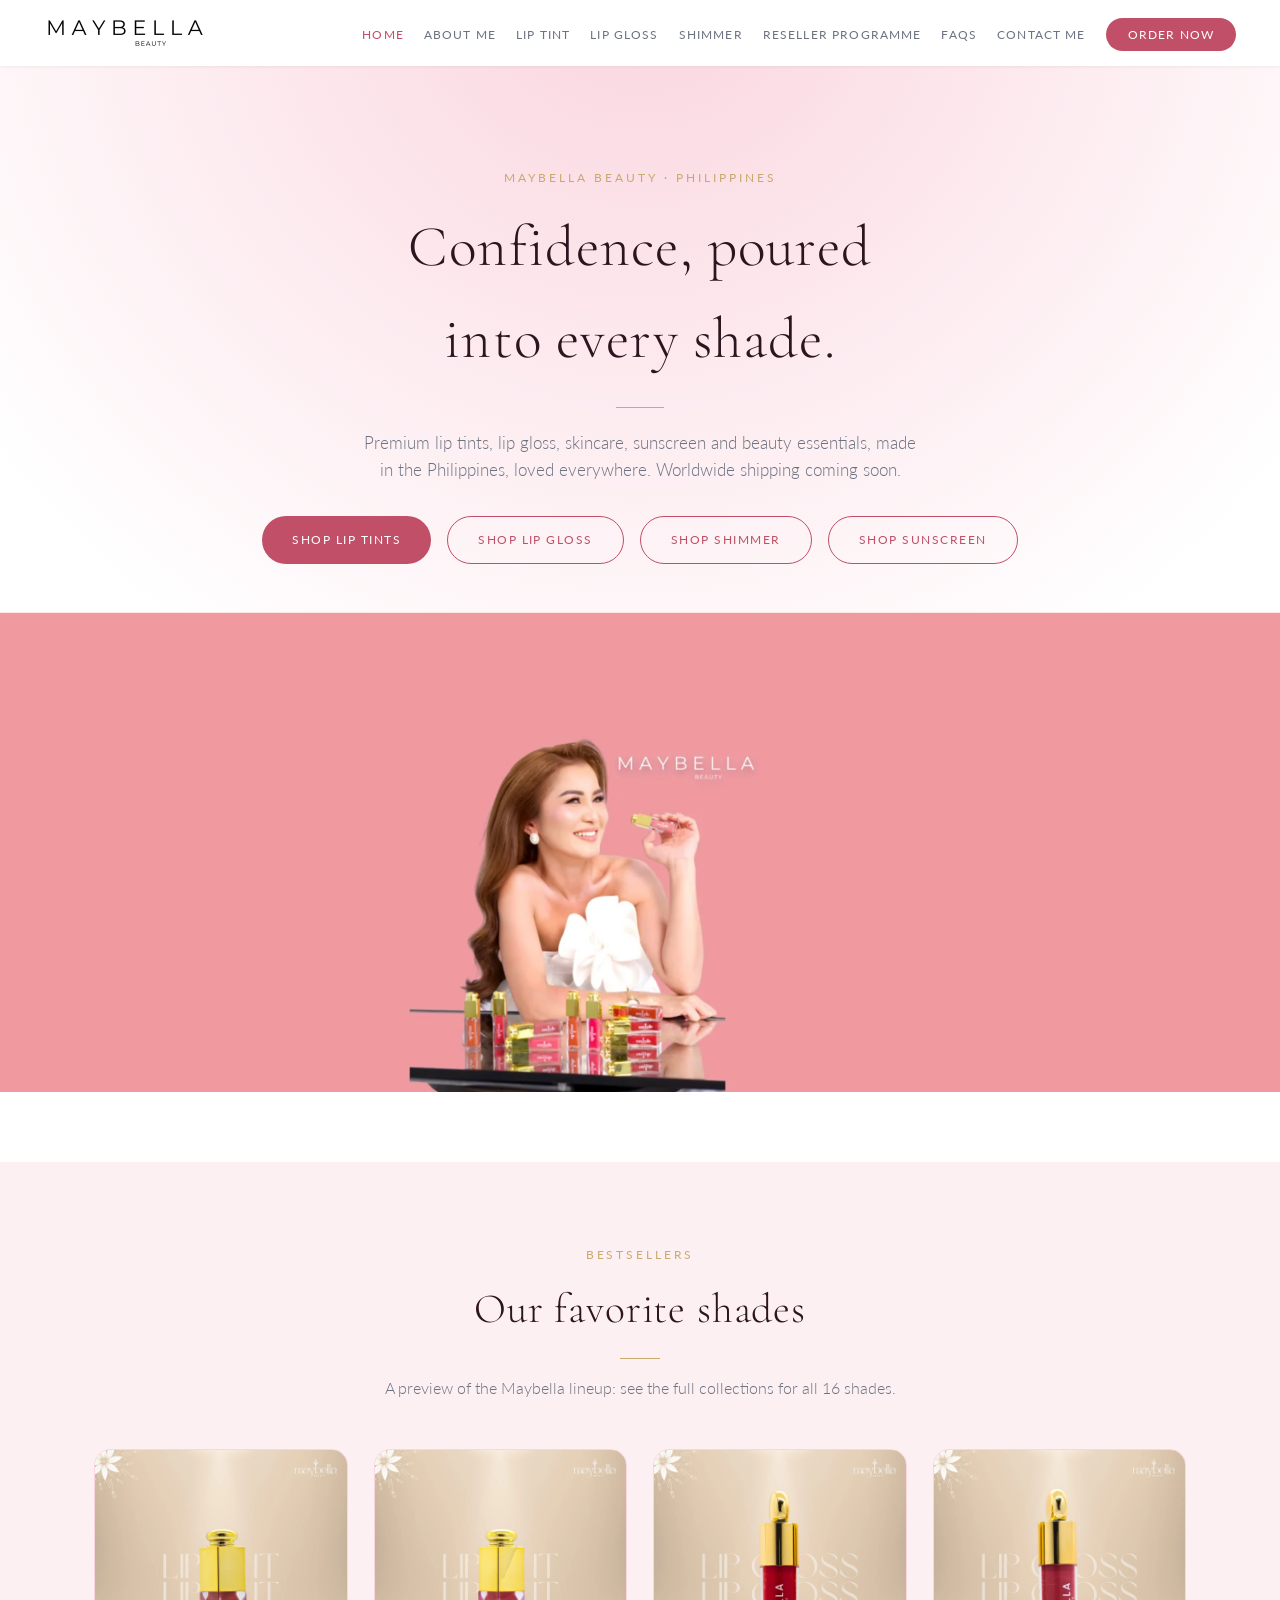
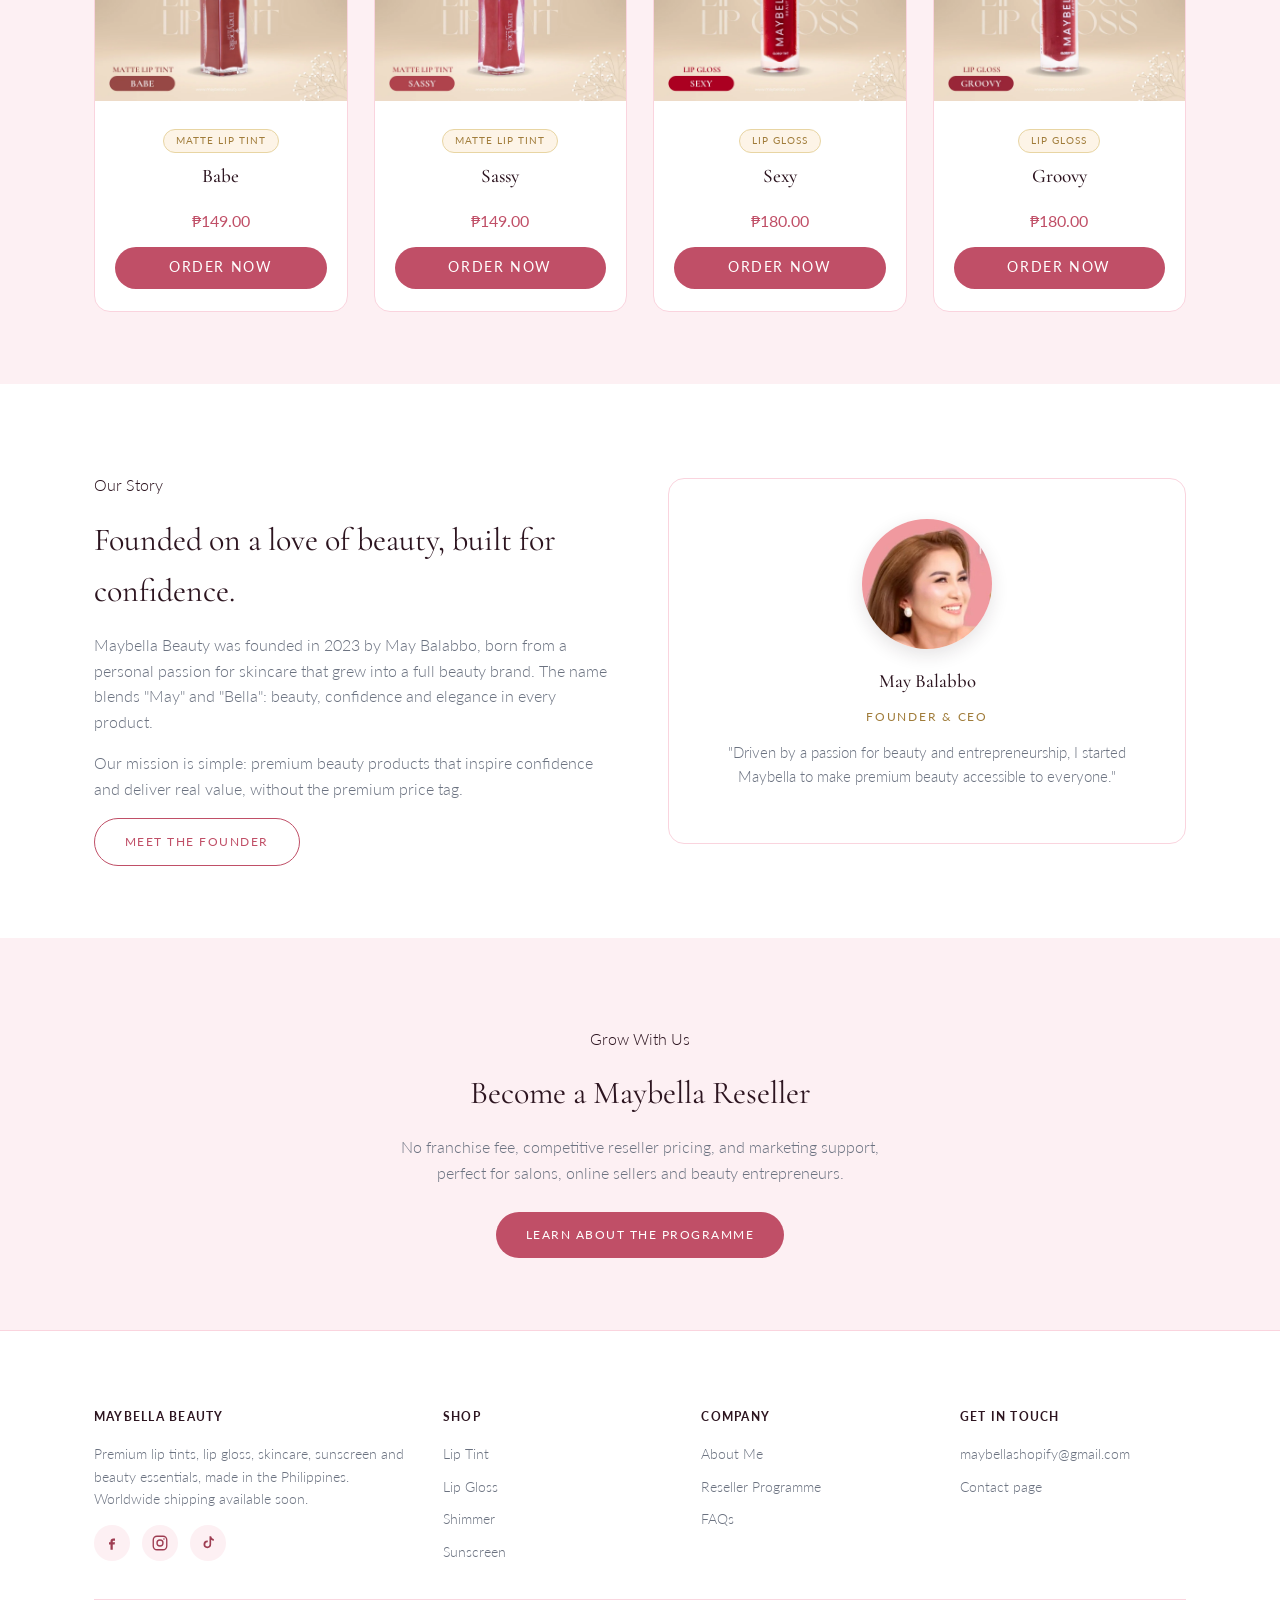
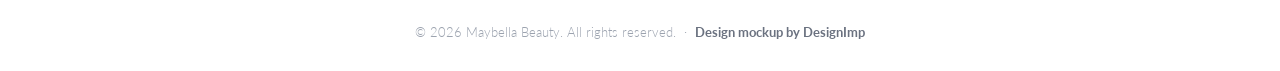
==== commit 43253fc5: "Add Sunscreen to footer Shop list sitewide Links to lip-gloss.html#sunscreen-gel. Also fixed about.h" ====
--- a/index.html
+++ b/index.html
@@ -48,7 +48,10 @@
     </div>
   </div>
   <div class="hero-photo">
-    <img src="assets/hero-may.jpg" alt="May Balabbo, founder of Maybella Beauty, holding a Maybella lip gloss">
+    <picture>
+      <source media="(max-width: 600px)" srcset="assets/hero-may-mobile.jpg">
+      <img src="assets/hero-may.jpg" alt="May Balabbo, founder of Maybella Beauty, holding a Maybella lip gloss">
+    </picture>
   </div>
 </section>
 
@@ -145,6 +148,7 @@
           <li><a href="lip-tints.html">Lip Tint</a></li>
           <li><a href="lip-gloss.html">Lip Gloss</a></li>
           <li><a href="shimmer.html">Shimmer</a></li>
+          <li><a href="lip-gloss.html#sunscreen-gel">Sunscreen</a></li>
         </ul>
       </div>
       <div>
--- a/style.css
+++ b/style.css
@@ -115,6 +115,9 @@
   font-size: 1.6rem;
   color: var(--rose-dark);
   cursor: pointer;
+  padding: 10px;
+  margin: -10px;
+  line-height: 1;
 }
 
 @media (max-width: 1080px) {
@@ -475,10 +478,11 @@
   display: flex;
   justify-content: space-between;
   align-items: center;
+  gap: 16px;
   color: var(--ink);
 }
 
-.faq-q .plus { color: var(--rose); font-size: 1.3rem; transition: transform 0.2s; }
+.faq-q .plus { flex-shrink: 0; color: var(--rose); font-size: 1.3rem; transition: transform 0.2s; }
 .faq-item.open .faq-q .plus { transform: rotate(45deg); }
 
 .faq-a {
@@ -692,3 +696,15 @@
   letter-spacing: 0.08em;
   padding: 10px 16px;
 }
+
+/* ---------- Mobile tightening ---------- */
+@media (max-width: 600px) {
+  section { padding: 48px 0; }
+  .hero { padding: 56px 0 40px; }
+  .page-hero { padding: 40px 0 32px; }
+  footer { padding: 40px 0 24px; }
+  .founder-card { padding: 28px 24px; }
+  .contact-card, .qr-card { padding: 24px; }
+  .contact-form { padding: 24px; }
+  .section-head { margin-bottom: 32px; }
+}
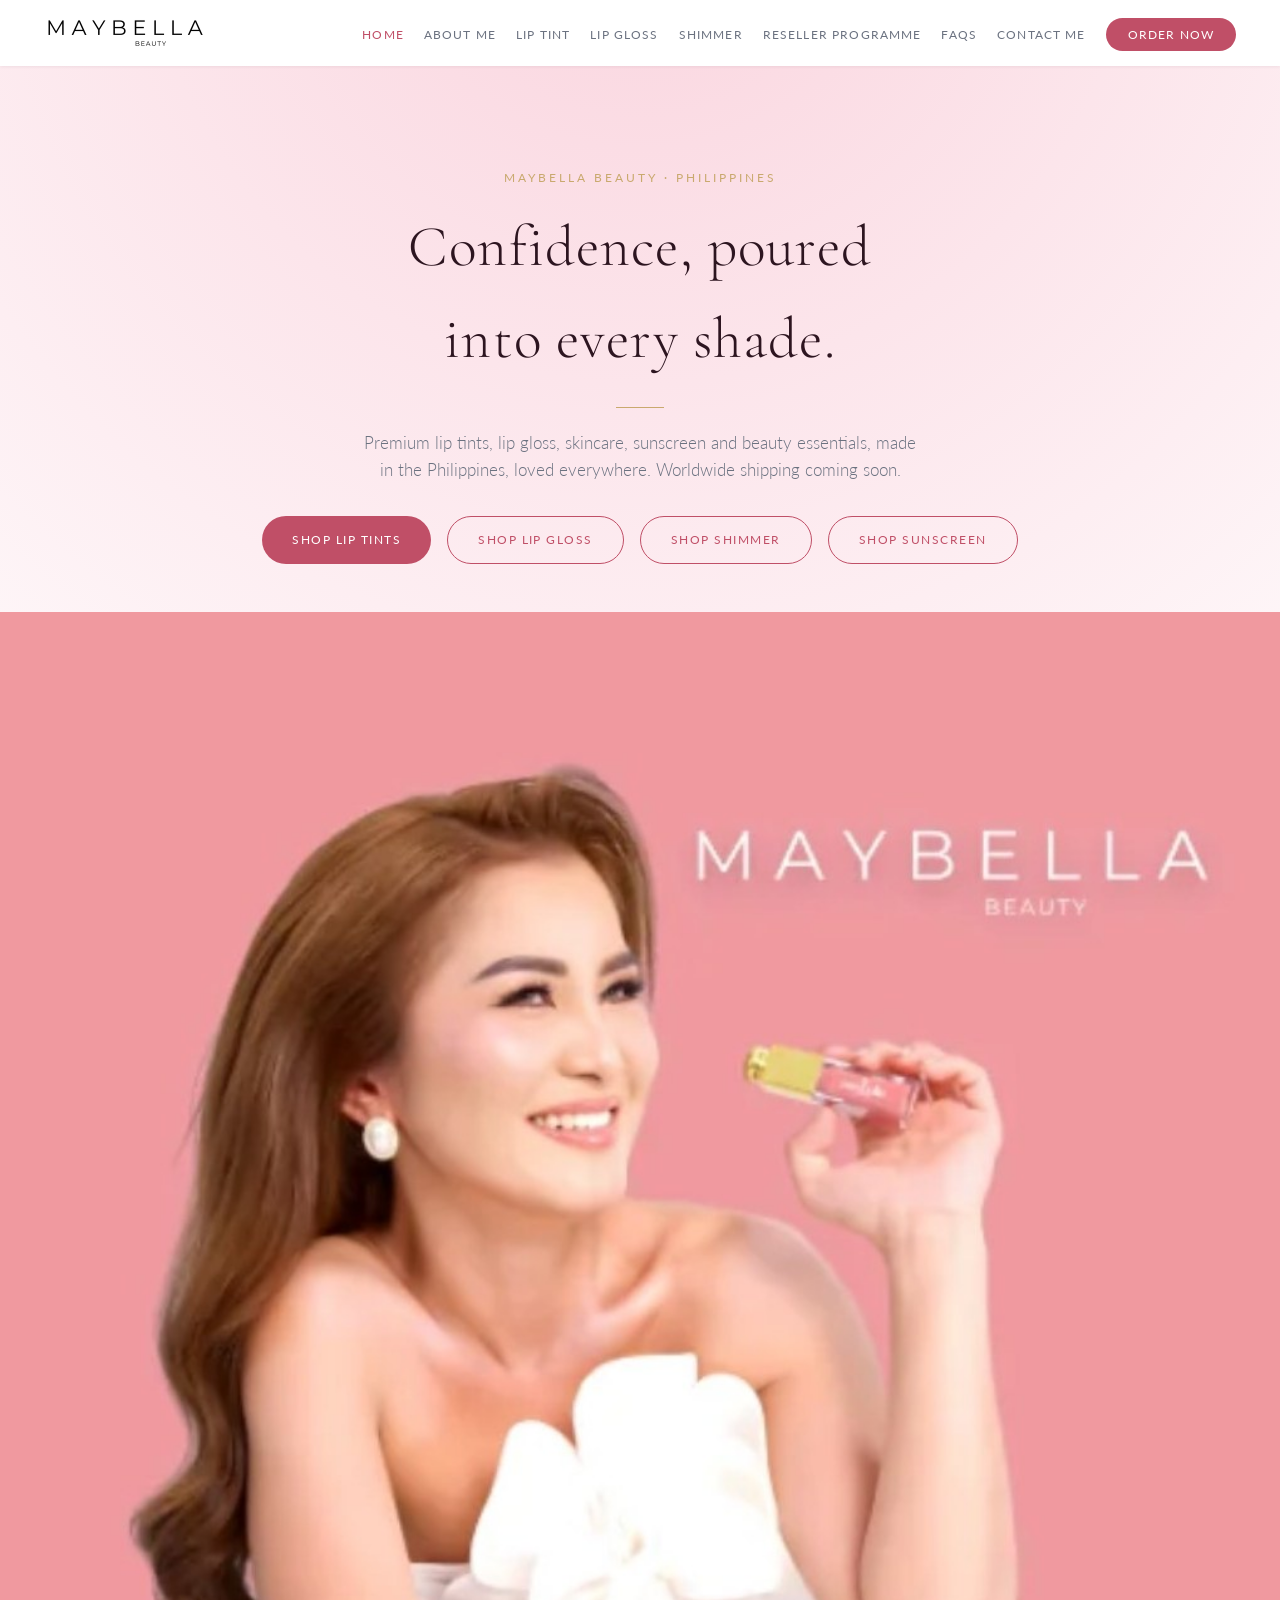
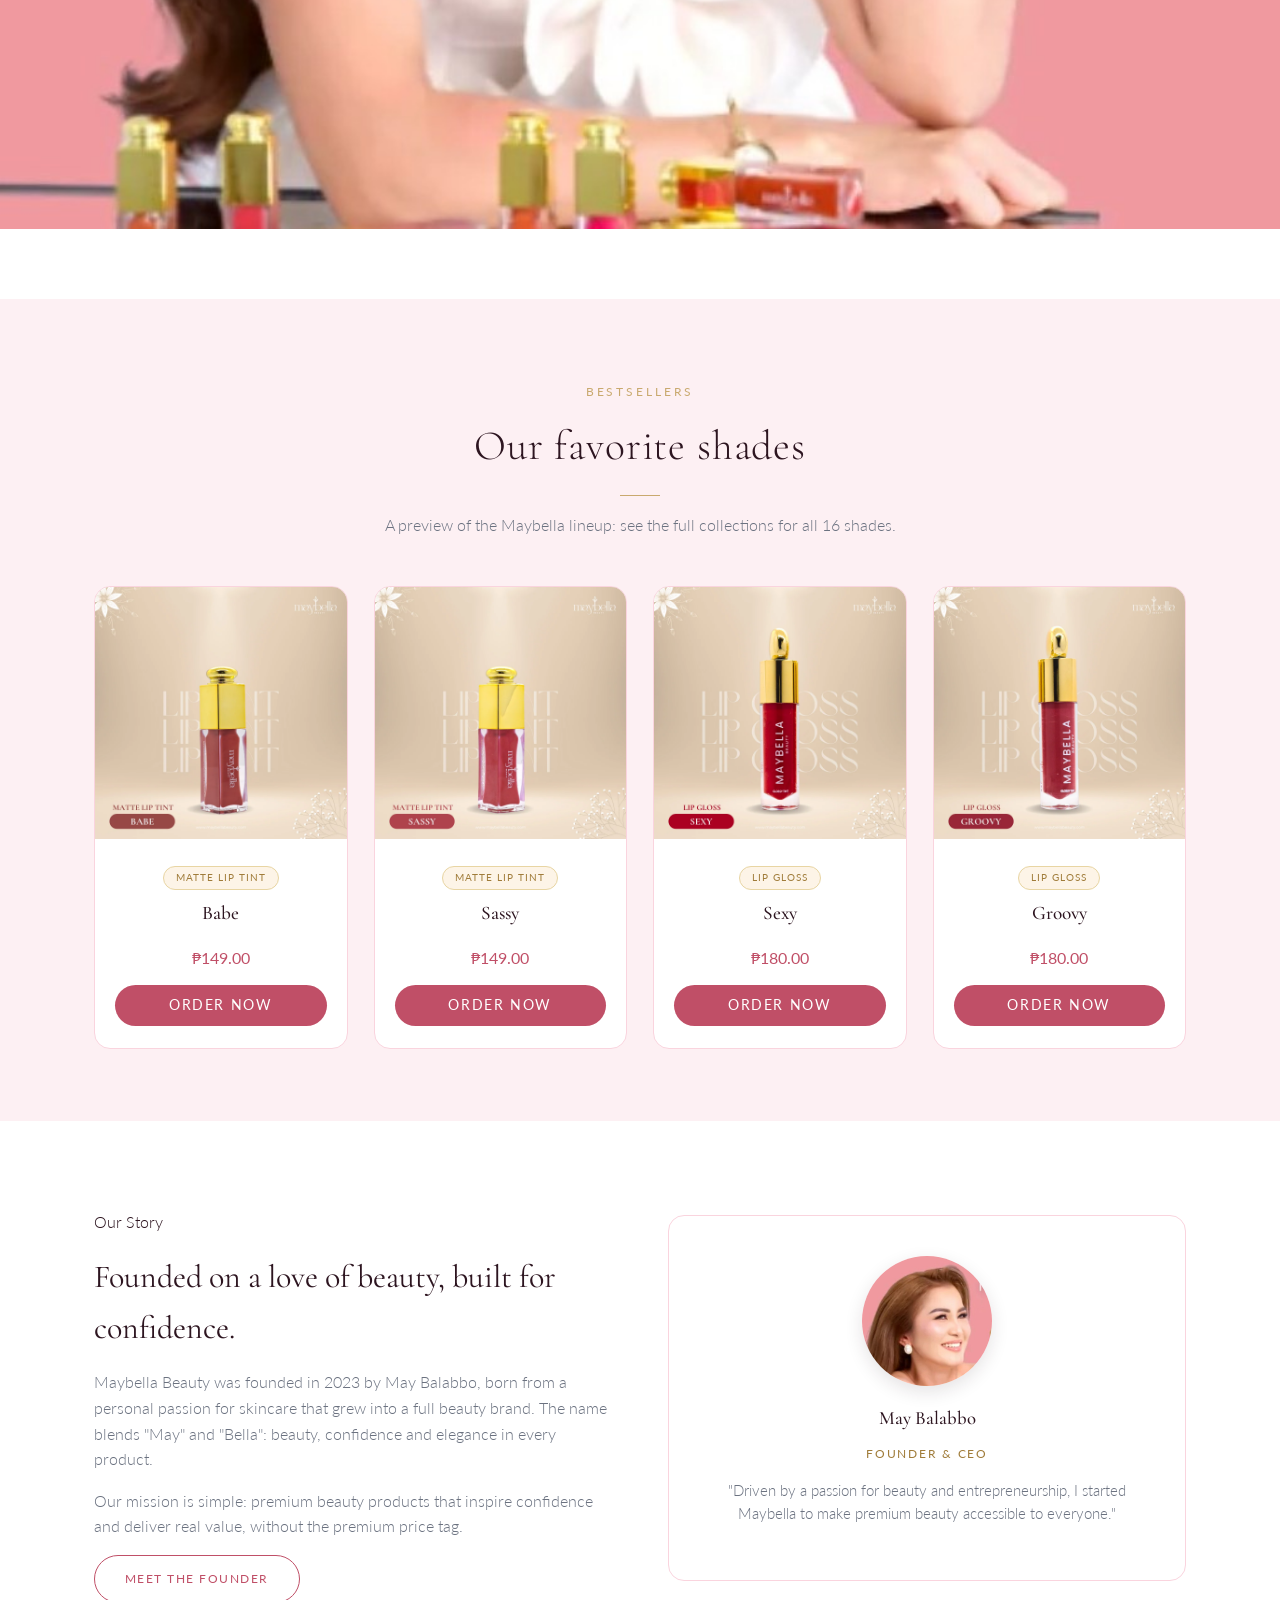
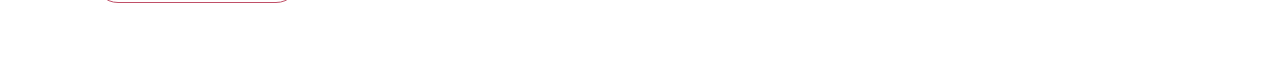
==== commit ddfb2c68: "Remove 'Design mockup by DesignImp' credit from footer sitewide" ====
--- a/index.html
+++ b/index.html
@@ -168,7 +168,7 @@
       </div>
     </div>
     <div class="footer-bottom">
-      © 2026 Maybella Beauty. All rights reserved. &nbsp;·&nbsp; <strong>Design mockup by DesignImp</strong>
+      © 2026 Maybella Beauty. All rights reserved.
     </div>
   </div>
 </footer>
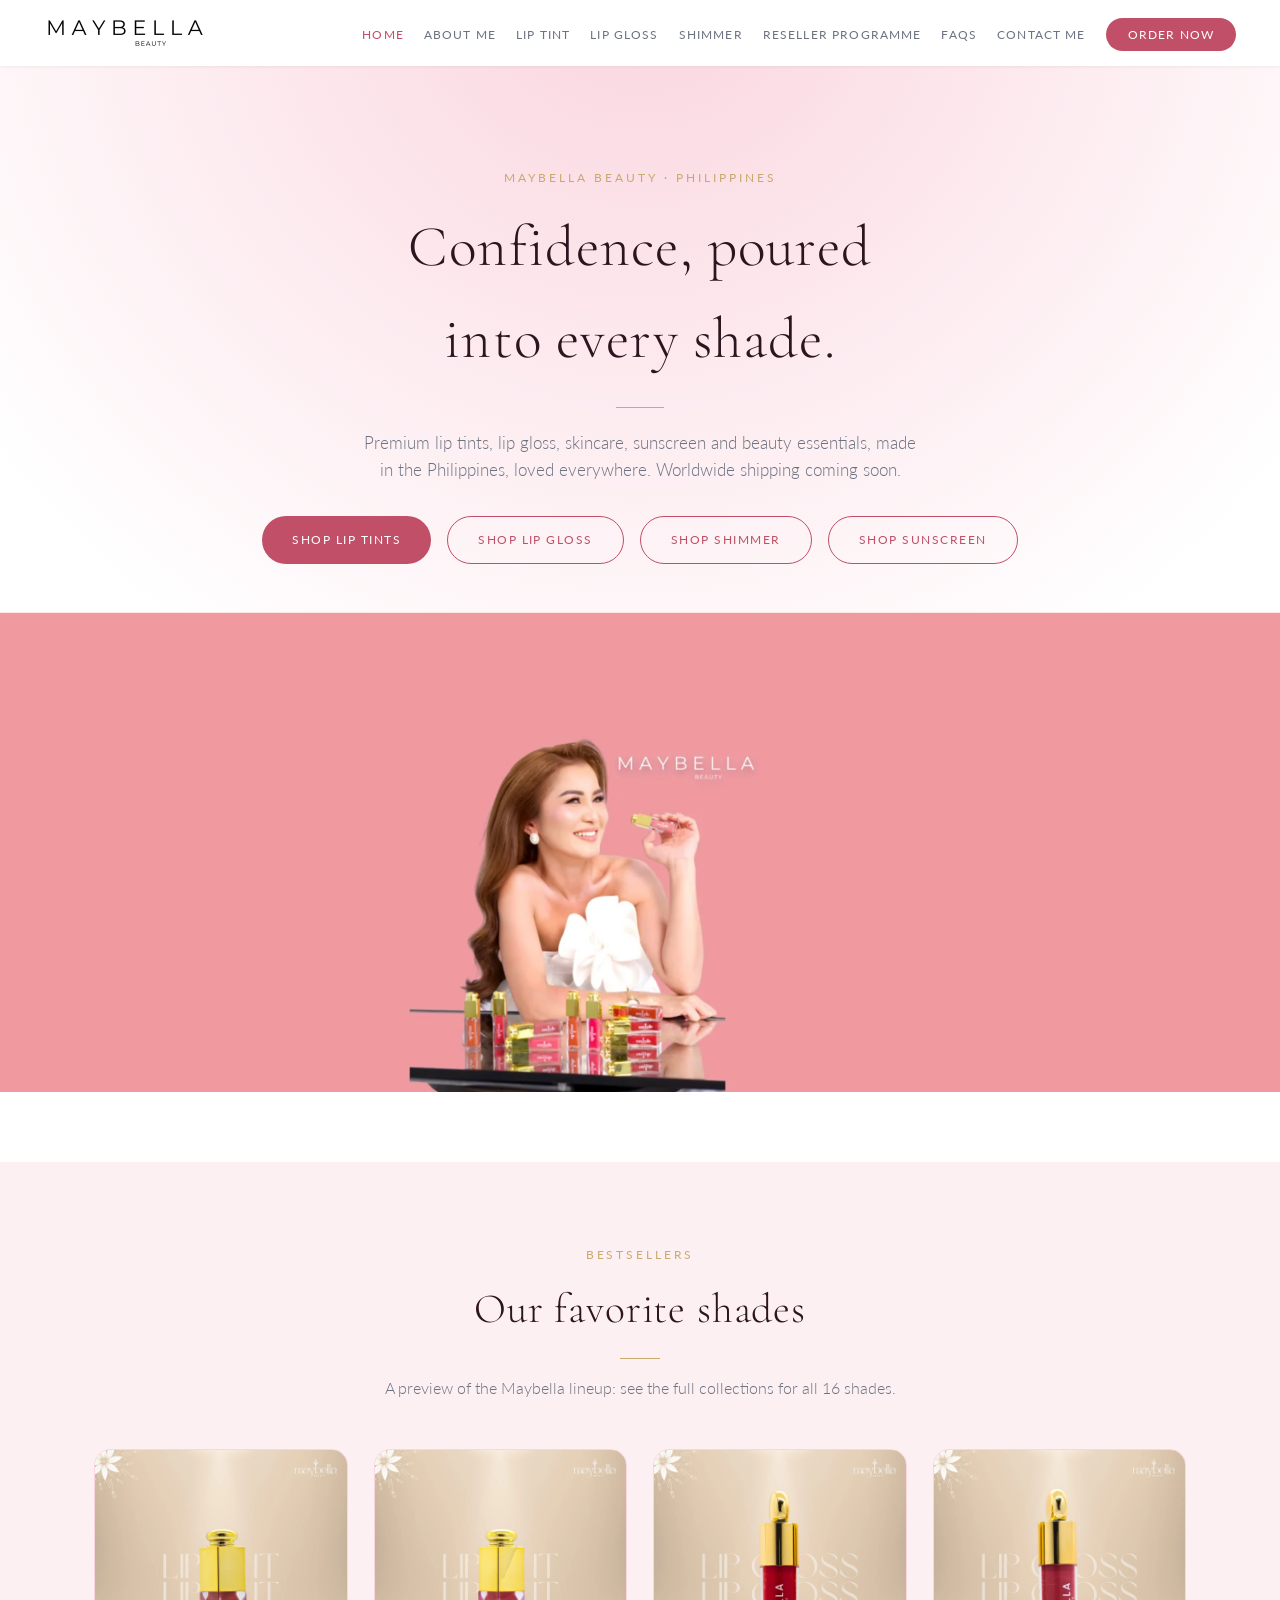
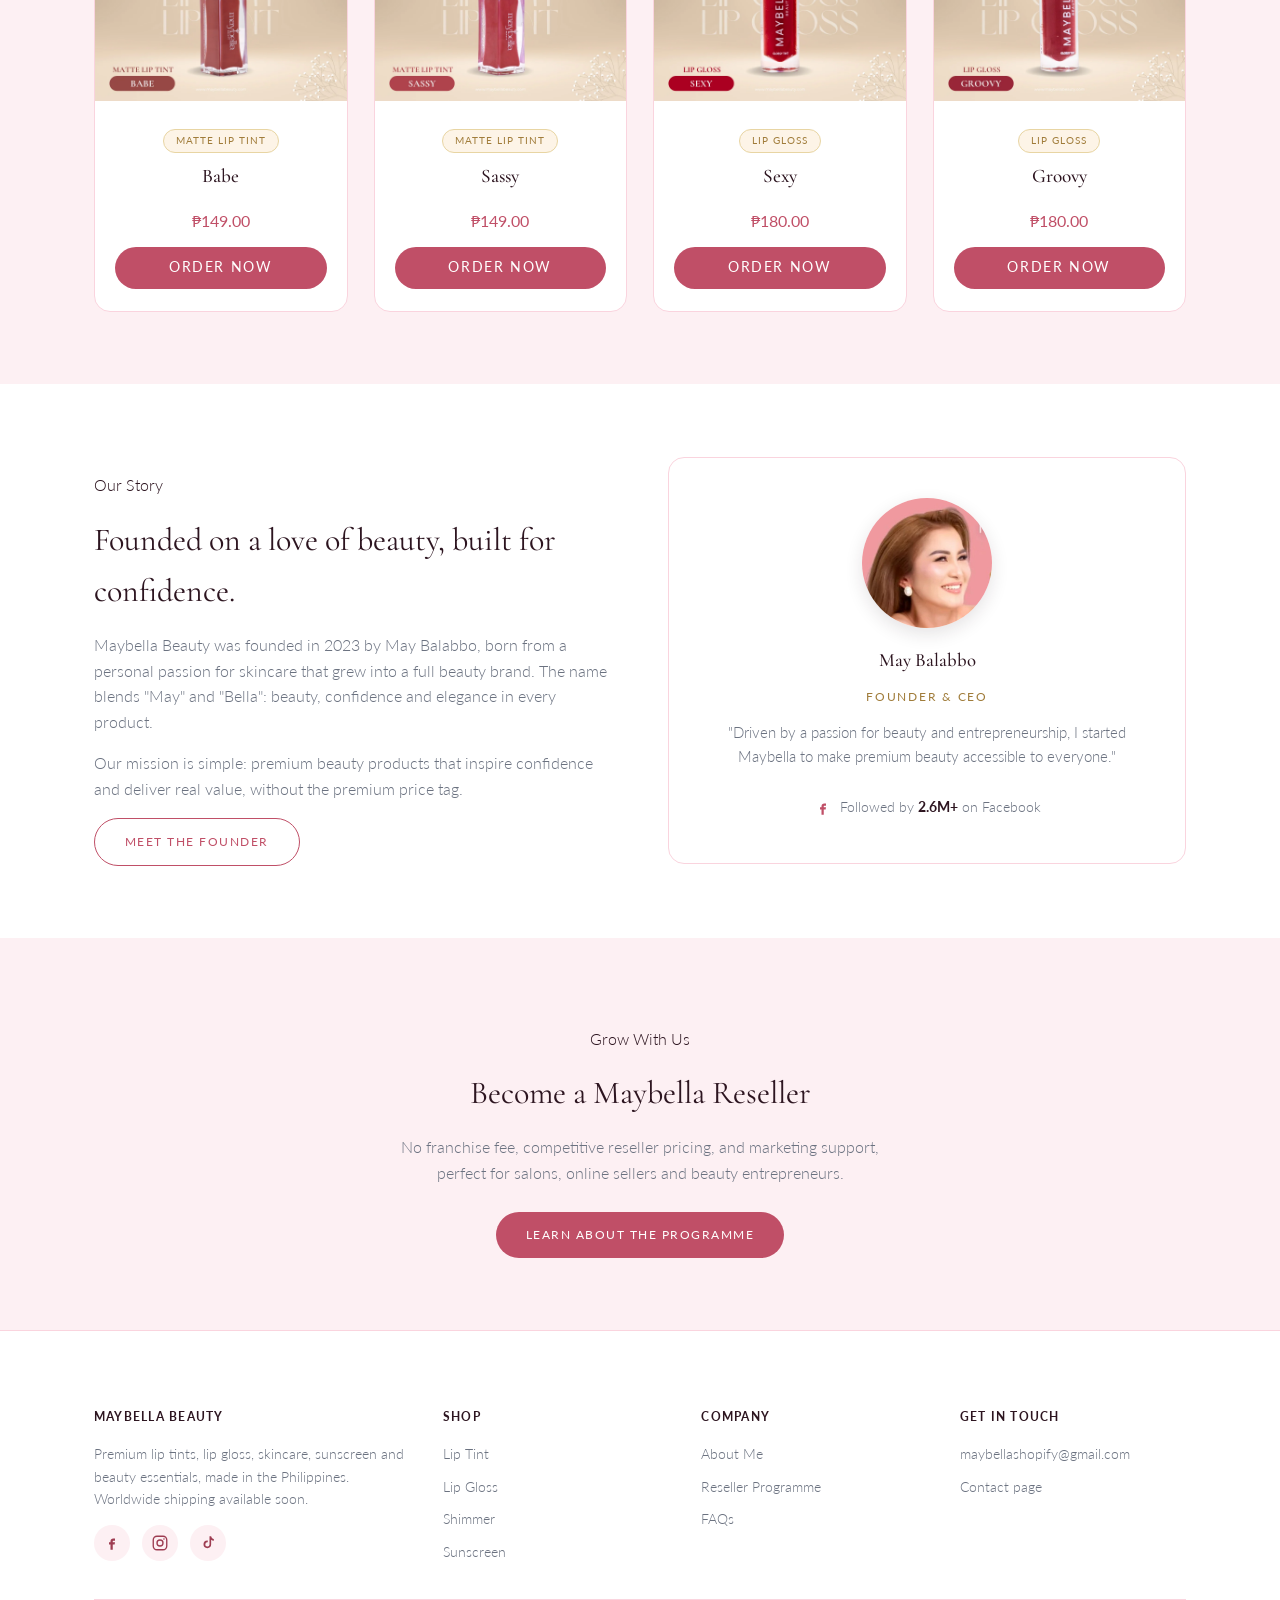
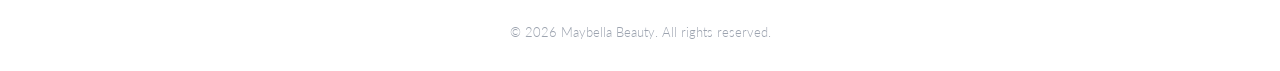
==== commit 48d9bf29: "Add Followed by 2.6M+ on Facebook link to homepage founder card" ====
--- a/index.html
+++ b/index.html
@@ -117,6 +117,10 @@
       <h3>May Balabbo</h3>
       <p class="role">Founder &amp; CEO</p>
       <p style="color:var(--ink-soft);font-size:0.92rem;">"Driven by a passion for beauty and entrepreneurship, I started Maybella to make premium beauty accessible to everyone."</p>
+      <a href="https://www.facebook.com/profile.php?id=100089975888895" target="_blank" rel="noopener" style="display:inline-flex;align-items:center;gap:8px;margin-top:14px;font-size:0.85rem;color:var(--ink-soft);text-decoration:none;">
+        <svg width="18" height="18" viewBox="0 0 24 24" fill="currentColor" aria-hidden="true" style="color:var(--rose);flex-shrink:0;"><path d="M13.5 9H16V6h-2.5C11.6 6 10 7.6 10 9.5V11H8v3h2v7h3v-7h2.5l.5-3H13v-1.2c0-.5.3-.8.8-.8Z"/></svg>
+        <span>Followed by <strong style="color:var(--ink);">2.6M+</strong> on Facebook</span>
+      </a>
     </div>
   </div>
 </section>
